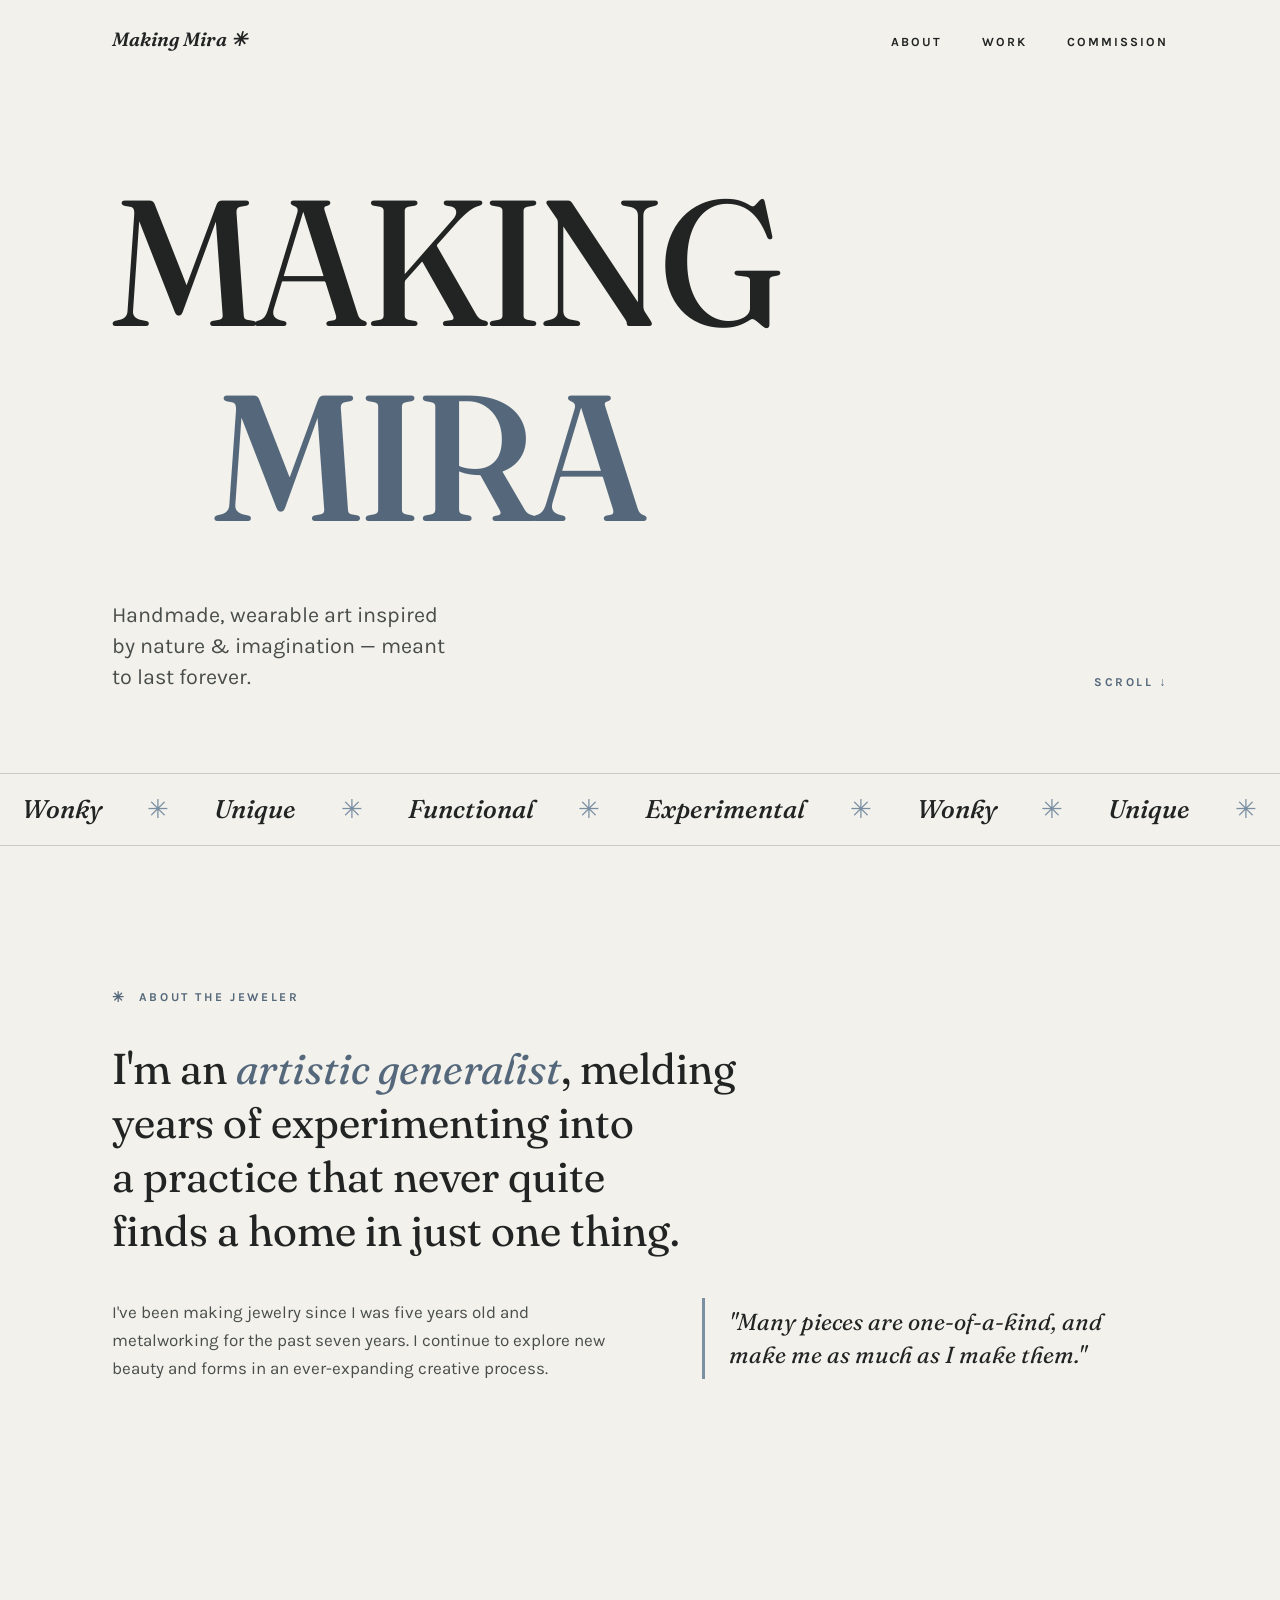
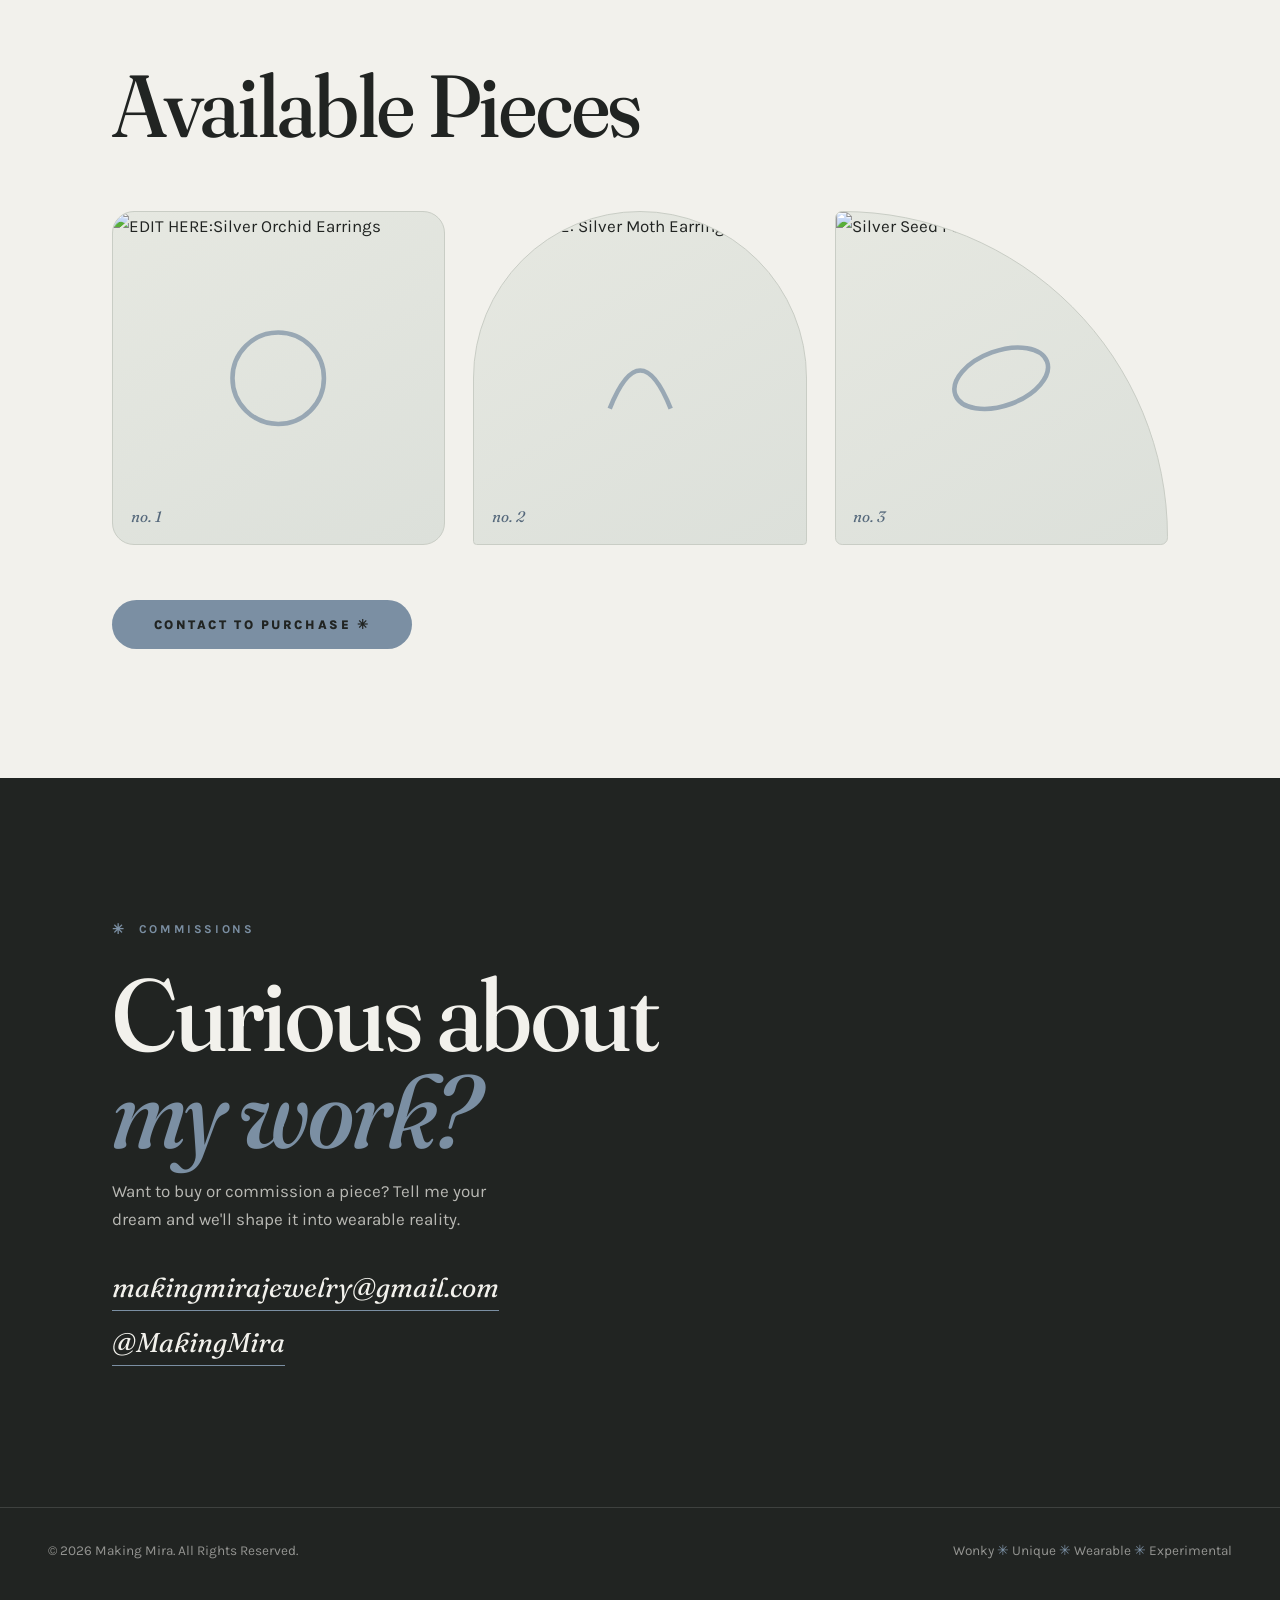
==== index.html @ 12d61c8f "asterisks" ====
<!doctype html>
<html lang="en">
<head>
  <meta charset="utf-8">
  <meta name="viewport" content="width=device-width, initial-scale=1">

  <!-- ======================================================
       MAKING MIRA — single-page site
       Files: index.html (content) / styles.css (look) / script.js (motion + form)
       Search for "EDIT HERE" to find every spot meant for your
       own photos, alt text, and copy.
       ====================================================== -->

  <title>Making Mira — Wonky. Unique. Functional. Experimental.</title>
  <meta name="description" content="Handmade wearable art inspired by nature and imagination. Jewelry by Mira — available for purchase and commission.">

  <!-- Social sharing preview (EDIT HERE: swap og:image for a real photo URL once you have one) -->
  <meta property="og:title" content="Making Mira Jewelry">
  <meta property="og:description" content="Wonky. Unique. Functional. Experimental. Handemade wearable art meant to last forever.">
  <meta property="og:type" content="website">

  <!-- Favicon: a little asterisk. Replace with your own .ico/.png if you like. -->
  <link rel="icon" href="data:image/svg+xml,%3Csvg xmlns='images\logoBlueBorderless.svg' viewBox='0 0 100 100'%3E%3Ctext x='50' y='72' font-size='75' text-anchor='middle' fill='%237B8FA3'%3E%E2%9C%B3%3C/text%3E%3C/svg%3E">

  <!-- Fonts: Fraunces (wonky display serif) + Karla (body) -->
  <link rel="preconnect" href="https://fonts.googleapis.com">
  <link rel="preconnect" href="https://fonts.gstatic.com" crossorigin>
  <link rel="stylesheet" href="https://fonts.googleapis.com/css2?family=Fraunces:ital,opsz,wght,SOFT,WONK@0,9..144,100..900,0..100,0..1;1,9..144,100..900,0..100,0..1&family=Karla:ital,wght@0,200..800;1,200..800&display=swap">

  <link rel="stylesheet" href="styles.css">
</head>
<body>

  <!-- ============ NAV ============ -->
  <!--<nav>
    <span class="nav-mark">Making Mira &#10035 </span>
    <div class="nav-links">
      <a href="#about">About</a>
      <a href="#work">Work</a>
      <a href="#contact">Commission</a>
    </div>
  </nav> -->

  <nav>
  <span class="nav-mark">Making Mira &#10035</span>

  <button class="nav-toggle" id="nav-toggle" aria-label="Toggle menu" aria-expanded="false" aria-controls="nav-links">
    <span></span>
    <span></span>
    <span></span>
  </button>

  <div class="nav-links" id="nav-links">
    <a href="#about">About</a>
    <a href="#work">Work</a>
    <a href="#contact">Commission</a>
  </div>
</nav>

<div class="nav-overlay" id="nav-overlay"></div>

  <!-- ============ HERO ============ -->
  <header class="hero">
    <div class="wrap">
      <h1 class="display fade visible">
        <span class="line">Making<!--
          The "chip" is the little pill-shaped image inside the headline.
          EDIT HERE: to use a real photo, delete the empty <span> below and
          uncomment the <span> that contains the <img>, then set src + alt.
          A wide, close-up crop works best.
          -->
        <!--<span class="chip"><img src="images\logoBlueBorderless.svg" alt="EDIT HERE: describe the photo, e.g. 'Close-up of a hammered silver cuff'"></span>
        </span> 
        <span class="herofeature"><img src="images\stoneRing.png" alt=""></span>-->
        <span class="line shift"><span class="mira">Mira</span><span class="aster"></span></span>
      </h1>
      <div class="hero-sub fade visible">
        <p>Handmade, wearable art inspired by nature &amp; imagination — meant to last forever.</p>
        <span class="scroll-hint">Scroll ↓</span>
      </div>
    </div>
    <div class="ticker" aria-hidden="true">
      <div class="ticker-track">
        <span>Wonky</span><span class="aster">&#10035</span><span>Unique</span><span class="aster">&#10035</span><span>Functional</span><span class="aster">&#10035</span><span>Experimental</span><span class="aster">&#10035</span><span>Wonky</span><span class="aster">&#10035</span><span>Unique</span><span class="aster">&#10035</span><span>Functional</span><span class="aster">&#10035</span><span>Experimental</span><span class="aster">&#10035</span>
      </div>
    </div>
  </header>

  <!-- ============ ABOUT ============ -->
  <section id="about" class="about">
    <div class="wrap">
      <p class="eyebrow fade">About the Jeweler</p>
      <p class="lead fade">I'm an <em>artistic generalist</em>, melding years of experimenting into a practice that never quite finds a home in just one thing.</p>
      <div class="about-cols">
        <div class="fade">
          <!-- EDIT HERE: your bio paragraphs -->
            <p>I've been making jewelry since I was five years old and metalworking for the past seven years. I continue to explore new beauty and forms in an ever-expanding creative process. </p>
        </div>
        <div class="pull fade">"Many pieces are one-of-a-kind, and make me as much as I make them."</div>
      </div>
    </div>
  </section>

  <!-- ============ FEATURED PIECE ============ -->
  <!-- <section class="featured">
    <div class="wrap featured-inner">
      <!~~
        EDIT HERE: featured photo. Delete the empty <div class="arch"> below and
        uncomment the version containing the <img>. A vertical (portrait) photo
        works best — the frame is a 4:5 arch.
    
      <div class="arch fade" role="img" aria-label="Featured piece — photo coming soon"></div>
        ~~>
      <div class="arch fade"><img src="images/StoneRingShell.png" alt="EDIT HERE: describe the featured piece"></div>
  
      <div class="fade">
        <!~~<p class="eyebrow">One to notice</p> ~~>
        <h2 class="display">Stone Ring</h2>
        <!~~ EDIT HERE: the story of the piece ~~>
        <p>Reflecting the rocky imperfections of life and relationship, an heirloom quality one-of-a-kind signet ring commissioned by lovers. Cast in sterling silver. </p>
       <!~~ <p class="caption">Placeholder copy — replace with your piece's story</p> ~~>
      </div>
    </div>
  </section> -->

  <!-- ============ PORTFOLIO GRID ============ -->
  <section id="work">
    <div class="wrap">
      <div class="work-head">
        <div>
          <!-- <p class="eyebrow fade">Available Work</p> -->
          <h2 class="display fade">Available Pieces</h2>
        </div>
        <!-- <span class="count fade">( 01 — 09 )</span> -->
      </div>

      <!--
        EDIT HERE: the portfolio grid. Each tile follows the same pattern.
        To use a real photo in a tile:
          1. Delete the <svg>...</svg> placeholder inside the tile.
          2. Uncomment the <img> line and set src to your photo
             (e.g. images/work-1.jpg) and write the alt text.
        Square-ish photos work best. The tile shapes (arch / pill / circle)
        are set automatically by styles.css.
      -->
      <div class="grid">
        <figure class="tile fade">
          <svg viewBox="0 0 100 100" fill="none" stroke="currentColor" stroke-width="3" aria-hidden="true"><circle cx="50" cy="50" r="30"/></svg>
              <img src="images/OrchidsSilver.png" alt="EDIT HERE:Silver Orchid Earrings"> 
          <figcaption class="num">no. 1</figcaption>
        </figure>
        <figure class="tile fade">
          <svg viewBox="0 0 100 100" fill="none" stroke="currentColor" stroke-width="3" aria-hidden="true"><path d="M30 70 Q50 20 70 70"/></svg>
              <img src="images/MothSilver.png" alt="EDIT HERE: Silver Moth Earrings">
          <figcaption class="num">no. 2</figcaption>
        </figure>
        <figure class="tile fade">
          <svg viewBox="0 0 100 100" fill="none" stroke="currentColor" stroke-width="3" aria-hidden="true"><ellipse cx="50" cy="50" rx="32" ry="18" transform="rotate(-20 50 50)"/></svg>
              <img src="images\SeedPodsSilver.png" alt="Silver Seed Pod Earrings">
          <figcaption class="num">no. 3</figcaption>
        </figure>
        <!--<figure class="tile fade">
          <svg viewBox="0 0 100 100" fill="none" stroke="currentColor" stroke-width="3" aria-hidden="true"><path d="M50 25 v50 M25 50 h50 M32 32 l36 36 M68 32 l-36 36"/></svg>
              <img src="images\GinkosBrassEdited.png" alt="Brass and Silver Ginko Leaf Earrings">
          <figcaption class="num">no. 4</figcaption>
        </figure> -->
        <!--<figure class="tile fade">
          <svg viewBox="0 0 100 100" fill="none" stroke="currentColor" stroke-width="3" aria-hidden="true"><circle cx="50" cy="42" r="20"/><path d="M50 62 v18"/></svg>
            <img src="images/work-5.jpg" alt="EDIT HERE: alt text for piece 5">
          <figcaption class="num">no. 5</figcaption>
        </figure>
        <figure class="tile fade">
          <svg viewBox="0 0 100 100" fill="none" stroke="currentColor" stroke-width="3" aria-hidden="true"><path d="M30 65 Q40 30 55 45 T80 40"/></svg>
            <img src="images/work-6.jpg" alt="EDIT HERE: alt text for piece 6">
          <figcaption class="num">no. 6</figcaption>
        </figure>
        <figure class="tile fade">
          <svg viewBox="0 0 100 100" fill="none" stroke="currentColor" stroke-width="3" aria-hidden="true"><circle cx="42" cy="50" r="22"/><circle cx="62" cy="50" r="22"/></svg>
             <img src="images/work-7.jpg" alt="EDIT HERE: alt text for piece 7"> 
          <figcaption class="num">no. 7</figcaption>
        </figure>
        <figure class="tile fade">
          <svg viewBox="0 0 100 100" fill="none" stroke="currentColor" stroke-width="3" aria-hidden="true"><path d="M50 20 C75 35 75 65 50 80 C25 65 25 35 50 20 Z"/></svg>
              <img src="images/work-8.jpg" alt="EDIT HERE: alt text for piece 8">
          <figcaption class="num">no. 8</figcaption>
        </figure>
        <figure class="tile fade">
          <svg viewBox="0 0 100 100" fill="none" stroke="currentColor" stroke-width="3" aria-hidden="true"><path d="M25 55 Q50 15 75 55 Q50 75 25 55 Z"/></svg>
              <img src="images/work-9.jpg" alt="EDIT HERE: alt text for piece 9"> 
          <figcaption class="num">no. 9</figcaption>
        </figure> -->
      </div>
      <div class="whitespace">
          </div>
          <a class="clickableButton" href="#contact">Contact to Purchase &#10035</a>
    </div>
  </section>

  <!-- ============ CONTACT / COMMISSIONS ============ -->
  <section id="contact" class="contact">
    <div class="wrap">
      <p class="eyebrow fade">Commissions</p>
      <h2 class="display fade">Curious about <em>my work?</em></h2>
      <div class="contact-inner">
        <div class="contact-info fade">
          <!-- EDIT HERE: commission blurb -->
          <p>Want to buy or commission a piece? Tell me your dream and we'll shape it into wearable reality.</p>
          <div class="contact-links">
            <a href="mailto:makingmirajewelry@gmail.com">makingmirajewelry@gmail.com</a>
            <a href="https://www.instagram.com/makingmira" target="_blank" rel="noopener">@MakingMira</a>
          </div>
        </div>

        <!--
          The form opens the visitor's email app with a pre-filled message
          (see script.js). This works on GitHub Pages with zero setup.
          If you'd rather have submissions land in an inbox without opening
          an email app, sign up at formspree.io (free tier), then replace
          the <form> tag with:
            <form id="inquiry-form" action="https://formspree.io/f/YOUR_ID" method="POST">
          and delete the mailto handler in script.js.
        
        <form id="inquiry-form" class="fade">
          <div class="field">
            <label for="name">Name</label>
            <input id="name" name="name" type="text" autocomplete="name" required>
          </div>
          <div class="field">
            <label for="email">Email</label>
            <input id="email" name="email" type="email" autocomplete="email" required>
          </div>
          <div class="field">
            <label for="msg">What are you dreaming of?</label>
            <textarea id="msg" name="message" rows="4" required></textarea>
          </div>
          <button type="submit">Send inquiry ✳</button>
        </form> -->
      </div>
    </div>
  </section>

  <!-- ============ FOOTER ============ -->
  <footer>
    <span>© 2026 Making Mira. All Rights Reserved.</span>
    <span>Wonky <span class="aster">&#10035</span> Unique <span class="aster">&#10035</span> Wearable <span class="aster">&#10035</span> Experimental</span>
  </footer>

  <script src="script.js"></script>
</body>
</html>
---- styles.css ----
/* ======================================================
   MAKING MIRA — styles.css
   Table of contents:
     1. Design tokens (colors — EDIT HERE to retheme)
     2. Base + shared styles
     3. Nav
     4. Hero + ticker
     5. About
     6. Featured piece
     7. Portfolio grid
     8. Contact + footer
     9. Fade-in animation + reduced motion
   ====================================================== */

/* ============ 1. DESIGN TOKENS ============ */
/* EDIT HERE: change these values to retheme the whole site. */
:root {
  --paper: #F2F1EC;        /* cool off-white ground */
  --paper-2: #EAEAE3;      /* slightly deeper panel (featured section) */
  --ink: #212422;          /* soft black */
  --ink-soft: #4A4E4B;     /* body text */
  --slate: #7B8FA3;        /* grey-blue accent */
  --slate-deep: #55687B;   /* accent for text on light ground */
  --mist: #DCE0DA;         /* tile grounds, rules */
  --tile: #E6E8E1;         /* placeholder tile background */
  --line: #C9CDC5;         /* hairline borders */
}

/* Dark mode: follows the visitor's system setting automatically. */
@media (prefers-color-scheme: dark) {
  :root {
    --paper: #1C1E1D;
    --paper-2: #232624;
    --ink: #EDECE6;
    --ink-soft: #B4B6AF;
    --slate: #8FA4B8;
    --slate-deep: #A7BACC;
    --mist: #2C302E;
    --tile: #272B29;
    --line: #3A3F3C;
  }
}

/* ============ 2. BASE + SHARED ============ */
* { box-sizing: border-box; margin: 0; padding: 0; }
html { scroll-behavior: smooth; }
body {
  background: var(--paper);
  color: var(--ink);
  font-family: 'Karla', sans-serif;
  font-size: 1.0625rem;
  line-height: 1.65;
  -webkit-font-smoothing: antialiased;
  overflow-x: hidden;
}
::selection { background: var(--slate); color: var(--paper); }

img { max-width: 100%; display: block; }

/* Big wonky headings */
.display {
  font-family: 'Fraunces', serif;
  font-variation-settings: 'opsz' 144, 'SOFT' 40, 'WONK' 1;
  font-weight: 480;
  line-height: 0.95;
  text-wrap: balance;
  letter-spacing: -0.015em;
}

/* Small uppercase section labels */
.eyebrow {
  font-family: 'Karla', sans-serif;
  font-weight: 700;
  font-size: 0.75rem;
  letter-spacing: 0.22em;
  text-transform: uppercase;
  color: var(--slate-deep);
  display: flex;
  align-items: center;
  gap: 0.75rem;
}
.eyebrow::before { content: '\2733'; font-size: 0.9rem; }

.wrap { max-width: 72rem; margin: 0 auto; padding: 0 clamp(1.25rem, 5vw, 3rem); }
section { padding: clamp(4.5rem, 11vw, 9rem) 0; }

/* ============ 3. NAV ============ */
nav {
  display: flex; justify-content: space-between; align-items: baseline;
  padding: 1.5rem clamp(1.25rem, 5vw, 3rem);
  max-width: 72rem; margin: 0 auto;
}
.nav-mark { font-family: 'Fraunces', serif; font-style: italic; font-weight: 600; font-size: 1.2rem; }
.nav-links { display: flex; gap: clamp(1rem, 4vw, 2.5rem); }
.nav-links a {
  color: var(--ink); text-decoration: none;
  font-weight: 700; font-size: 0.78rem; letter-spacing: 0.16em; text-transform: uppercase;
  border-bottom: 2px solid transparent; padding-bottom: 2px;
}
.nav-links a:hover, .nav-links a:focus-visible { border-bottom-color: var(--slate); }

/* ---------- Hamburger toggle button ---------- */
.nav-toggle {
  display: none;
  flex-direction: column;
  justify-content: center;
  gap: 5px;
  width: 2.2rem;
  height: 2.2rem;
  background: transparent;
  border: none;
  cursor: pointer;
  padding: 0;
  z-index: 60;
}
.nav-toggle span {
  display: block;
  width: 100%;
  height: 2px;
  background: var(--ink);
  border-radius: 2px;
  transition: transform 0.3s ease, opacity 0.3s ease;
}
/* X shape when menu is open */
.nav-toggle.open span:nth-child(1) { transform: translateY(7px) rotate(45deg); }
.nav-toggle.open span:nth-child(2) { opacity: 0; }
.nav-toggle.open span:nth-child(3) { transform: translateY(-7px) rotate(-45deg); }

/* ---------- Mobile nav layout ---------- */
@media (max-width: 44rem) {
  .nav-toggle { display: flex; }

  .nav-links {
    position: fixed;
    inset: 0 0 0 auto;
    top: 0;
    height: 100vh;
    width: min(75vw, 20rem);
    background: var(--paper);
    flex-direction: column;
    justify-content: center;
    align-items: flex-start;
    gap: 2rem;
    padding: 0 clamp(1.5rem, 8vw, 3rem);
    transform: translateX(100%);
    transition: transform 0.4s cubic-bezier(0.22, 1, 0.36, 1);
    z-index: 55;
    border-left: 1px solid var(--line);
  }
  .nav-links.open { transform: translateX(0); }

  .nav-links a { font-size: 1.1rem; }

  /* dim the page behind the open menu */
  .nav-overlay {
    position: fixed;
    inset: 0;
    background: color-mix(in srgb, var(--ink) 40%, transparent);
    opacity: 0;
    pointer-events: none;
    transition: opacity 0.4s ease;
    z-index: 50;
  }
  .nav-overlay.open {
    opacity: 1;
    pointer-events: auto;
  }
}

/* Respect reduced motion */
@media (prefers-reduced-motion: reduce) {
  .nav-links, .nav-toggle span, .nav-overlay { transition: none; }
}
/* ============ 4. HERO + TICKER ============ */
.hero { padding: clamp(3rem, 8vw, 6rem) 0 0; }
.hero h1 {
  font-size: clamp(3.2rem, 14vw, 11.5rem);
  text-transform: uppercase;
}
.hero .line { display: flex; align-items: center; gap: clamp(0.75rem, 2vw, 1.75rem); flex-wrap: wrap; }
.hero .line.shift { padding-left: clamp(1rem, 8vw, 7rem); }
.hero .mira { font-weight: 560; color: var(--slate-deep); }

/* The pill-shaped image chip inside the headline */
.hero .chip {
  display: inline-block;
  width: clamp(auto /*10rem, 15vw, 20rem*/);
  height: 1em;
  border-radius: 999px;
  overflow: hidden;
  */ background:
    radial-gradient(circle at 30% 35%, var(--slate) 0 18%, transparent 19%),
    radial-gradient(circle at 68% 60%, transparent 0 12%, var(--mist) 13% 20%, transparent 21%),
    linear-gradient(135deg, var(--tile), var(--mist));
  /*border: 1px solid var(--line); */
  
}

@media (max-width: 767px) {
  .hero .chip {
    display: none;
  }
}
.hero .chip img { width: 100%; height: 100%; object-fit: cover; }

.hero .aster { color: var(--slate); font-family: 'Fraunces', serif; font-weight: 300; }
.hero-sub {
  margin-top: clamp(2rem, 5vw, 3.5rem);
  display: flex; justify-content: space-between; align-items: flex-end; gap: 2rem; flex-wrap: wrap;
}
.hero-sub p { max-width: 26ch; font-size: clamp(1.1rem, 2vw, 1.35rem); line-height: 1.45; color: var(--ink-soft); }
.hero-sub .scroll-hint { font-size: 0.75rem; letter-spacing: 0.22em; text-transform: uppercase; font-weight: 700; color: var(--slate-deep); }

/* Attempt at main hero image since chip is confuing me */

.hero .herofeature {
  display:inline-block;
  margin-left:60%;
  max-width: 20rem;
  min-width: 2rem;
}

/* Scrolling tagline strip */
.ticker {
  border-top: 1px solid var(--line);
  border-bottom: 1px solid var(--line);
  overflow: hidden;
  margin-top: clamp(3rem, 7vw, 5rem);
  padding: 0.9rem 0;
  white-space: nowrap;
}
.ticker-track { display: inline-block; animation: slide 28s linear infinite; }
.ticker span {
  font-family: 'Fraunces', serif; font-style: italic; font-weight: 500;
  font-size: clamp(1.1rem, 2.4vw, 1.6rem);
  padding: 0 1.4rem;
}
.ticker .aster { color: var(--slate); font-style: normal; }
@keyframes slide { from { transform: translateX(0); } to { transform: translateX(-50%); } }

/* ============ 5. ABOUT ============ */
.about .lead {
  font-family: 'Fraunces', serif;
  font-variation-settings: 'opsz' 60, 'SOFT' 40, 'WONK' 1;
  font-size: clamp(1.6rem, 3.6vw, 2.7rem);
  line-height: 1.25;
  max-width: 24ch;
  margin: 2rem 0 2.5rem;
  text-wrap: balance;
}
.about .lead em { font-style: italic; color: var(--slate-deep); }
.about-cols { display: grid; grid-template-columns: 1.1fr 1fr; gap: clamp(2rem, 6vw, 5rem); align-items: start; }
.about-cols p { max-width: 58ch; color: var(--ink-soft); }
.about-cols p + p { margin-top: 1.25rem; }
.pull {
  border-left: 3px solid var(--slate);
  padding: 0.5rem 0 0.5rem 1.5rem;
  font-family: 'Fraunces', serif; font-style: italic;
  font-size: clamp(1.15rem, 2vw, 1.45rem); line-height: 1.4;
  color: var(--ink);
  max-width: 30ch;
}
@media (max-width: 44rem) { .about-cols { grid-template-columns: 1fr; } }

/* ============ 6. FEATURED PIECE ============ */
.featured { background: var(--paper-2); }
.featured-inner { display: grid; grid-template-columns: 1fr 1fr; gap: clamp(2.5rem, 6vw, 5rem); align-items: center; }

/* Arch (ring-silhouette) photo frame */
.arch {
  width: 100%;
  aspect-ratio: 4 / 5;
  border-radius: 999px 999px 24px 24px;
  overflow: hidden;
  border: 1px solid var(--line);
  background:
    radial-gradient(circle at 50% 42%, transparent 0 21%, var(--slate) 22% 26%, transparent 27%),
    radial-gradient(circle at 72% 70%, var(--mist) 0 10%, transparent 11%),
    linear-gradient(160deg, var(--tile), var(--mist));
  transform: rotate(-1.2deg);
}
.arch img { width: 100%; height: 100%; object-fit: cover; }

.featured h2 { font-size: clamp(2.4rem, 5.5vw, 4.5rem); margin: 1.5rem 0; }
.featured p { color: var(--ink-soft); max-width: 46ch; }
.caption {
  margin-top: 1.5rem;
  font-size: 0.78rem; letter-spacing: 0.14em; text-transform: uppercase; font-weight: 700;
  color: var(--slate-deep);
}
@media (max-width: 44rem) { .featured-inner { grid-template-columns: 1fr; } .arch { max-width: 22rem; margin: 0 auto; } }

/* ============ 7. PORTFOLIO GRID ============ */
.work-head { display: flex; justify-content: space-between; align-items: flex-end; flex-wrap: wrap; gap: 1rem; margin-bottom: clamp(2.5rem, 6vw, 4rem); }
.work-head h2 { font-size: clamp(2.6rem, 7vw, 5.5rem); }
.work-head .count { font-family: 'Fraunces', serif; font-style: italic; color: var(--slate-deep); font-size: 1.1rem; }

.grid {
  display: grid;
  grid-template-columns: repeat(3, 1fr);
  gap: clamp(1rem, 2.5vw, 1.75rem);
}
.tile {
  aspect-ratio: 1;
  border: 1px solid var(--line);
  background: linear-gradient(150deg, var(--tile), var(--mist));
  position: relative;
  overflow: hidden;
  transition: transform 0.45s cubic-bezier(0.22, 1, 0.36, 1);
  display: flex; align-items: center; justify-content: center;
}
.tile:hover { transform: rotate(-1.6deg) scale(1.02); }

/* Mixed tile shapes — arches, pills, one full circle */
.tile:nth-child(3n+1) { border-radius: 22px; }
.tile:nth-child(3n+2) { border-radius: 999px 999px 22px 22px; }
.tile:nth-child(3n)   { border-radius: 22px 999px 22px 22px; }
.tile:nth-child(5)    { border-radius: 999px; }

/* Placeholder line drawings (deleted when you add real photos) */
.tile svg { width: 46%; height: 46%; color: var(--slate); opacity: 0.7; }

/* Real photos fill the whole tile */
.tile img { position: absolute; inset: 0; width: 100%; height: 100%; object-fit: cover; }

.tile .num {
  position: absolute; bottom: 0.9rem; left: 1.1rem;
  font-family: 'Fraunces', serif; font-style: italic; font-size: 0.95rem; color: var(--slate-deep);
}
@media (max-width: 44rem) { .grid { grid-template-columns: repeat(2, 1fr); } }
@media (max-width: 28rem) { .grid { grid-template-columns: 1fr; } .tile { aspect-ratio: 5/4; } }

/* ============ 8. CONTACT + FOOTER ============ */
.contact { background: var(--ink); color: var(--paper); }
.contact .eyebrow { color: var(--slate); }
.contact h2 { font-size: clamp(2.8rem, 8vw, 6.5rem); margin: 1.5rem 0 1rem; max-width: 14ch; }
.contact h2 em { font-style: italic; color: var(--slate); }
.contact-inner { display: grid; grid-template-columns: 1.1fr 1fr; gap: clamp(2.5rem, 7vw, 6rem); }
.contact-info p { color: color-mix(in srgb, var(--paper) 72%, transparent); max-width: 40ch; margin-bottom: 2rem; }
.contact-links { display: flex; flex-direction: column; gap: 0.6rem; }
.contact-links a {
  color: var(--paper); text-decoration: none;
  font-family: 'Fraunces', serif; font-style: italic; font-size: clamp(1.2rem, 2.4vw, 1.7rem);
  width: fit-content; border-bottom: 1px solid var(--slate);
}
.contact-links a:hover, .contact-links a:focus-visible { color: var(--slate); }

form { display: flex; flex-direction: column; gap: 1.6rem; }
.field label {
  display: block; font-size: 0.72rem; font-weight: 700;
  letter-spacing: 0.2em; text-transform: uppercase;
  color: var(--slate); margin-bottom: 0.4rem;
}
.field input, .field textarea {
  width: 100%; background: transparent; border: none;
  border-bottom: 1px solid color-mix(in srgb, var(--paper) 35%, transparent);
  color: var(--paper); font-family: 'Karla', sans-serif; font-size: 1.05rem;
  padding: 0.5rem 0; resize: vertical;
}
.field input:focus, .field textarea:focus { outline: none; border-bottom-color: var(--slate); }

button {
  align-self: flex-start;
  font-family: 'Karla', sans-serif; font-weight: 800;
  font-size: 0.8rem; letter-spacing: 0.2em; text-transform: uppercase;
  color: var(--ink); background: var(--slate);
  border: none; border-radius: 999px;
  padding: 1.05rem 2.6rem; cursor: pointer;
  transition: transform 0.3s ease, background 0.3s ease;
}
button:hover, button:focus-visible { background: var(--paper); transform: rotate(-2deg); }
@media (max-width: 44rem) { .contact-inner { grid-template-columns: 1fr; } }

.clickableButton {
  align-self: flex-start;
  font-family: 'Karla', sans-serif; font-weight: 800;
  font-size: 0.8rem; letter-spacing: 0.2em; text-transform: uppercase;
  color: var(--ink); background: var(--slate);
  border: none; border-radius: 999px;
  padding: 1.05rem 2.6rem; cursor: pointer;
  transition: transform 0.3s ease, background 0.3s ease;
}
.clickableButton:hover, .clickableButton:focus-visible { background: var(--paper); transform: rotate(-2deg); }
@media (max-width: 44rem) { .contact-inner { grid-template-columns: 1fr; } }

footer {
  background: var(--ink); color: color-mix(in srgb, var(--paper) 55%, transparent);
  padding: 2rem clamp(1.25rem, 5vw, 3rem) 2.5rem;
  display: flex; justify-content: space-between; gap: 1rem; flex-wrap: wrap;
  font-size: 0.85rem;
  border-top: 1px solid color-mix(in srgb, var(--paper) 14%, transparent);
}
footer .aster { color: var(--slate); }

/* ============ 9. FADE-IN + REDUCED MOTION ============ */
.fade { opacity: 0; transform: translateY(26px); transition: opacity 0.8s ease, transform 0.8s cubic-bezier(0.22, 1, 0.36, 1); }
.fade.visible { opacity: 1; transform: none; }

/* Visitors with "reduce motion" turned on get a still page */
@media (prefers-reduced-motion: reduce) {
  .fade { opacity: 1; transform: none; transition: none; }
  .ticker-track { animation: none; }
  .tile, button { transition: none; }
  html { scroll-behavior: auto; }
}

/* Whitespacing */
.whitespace {
  padding: 2rem;
}

a {text-decoration: none;}
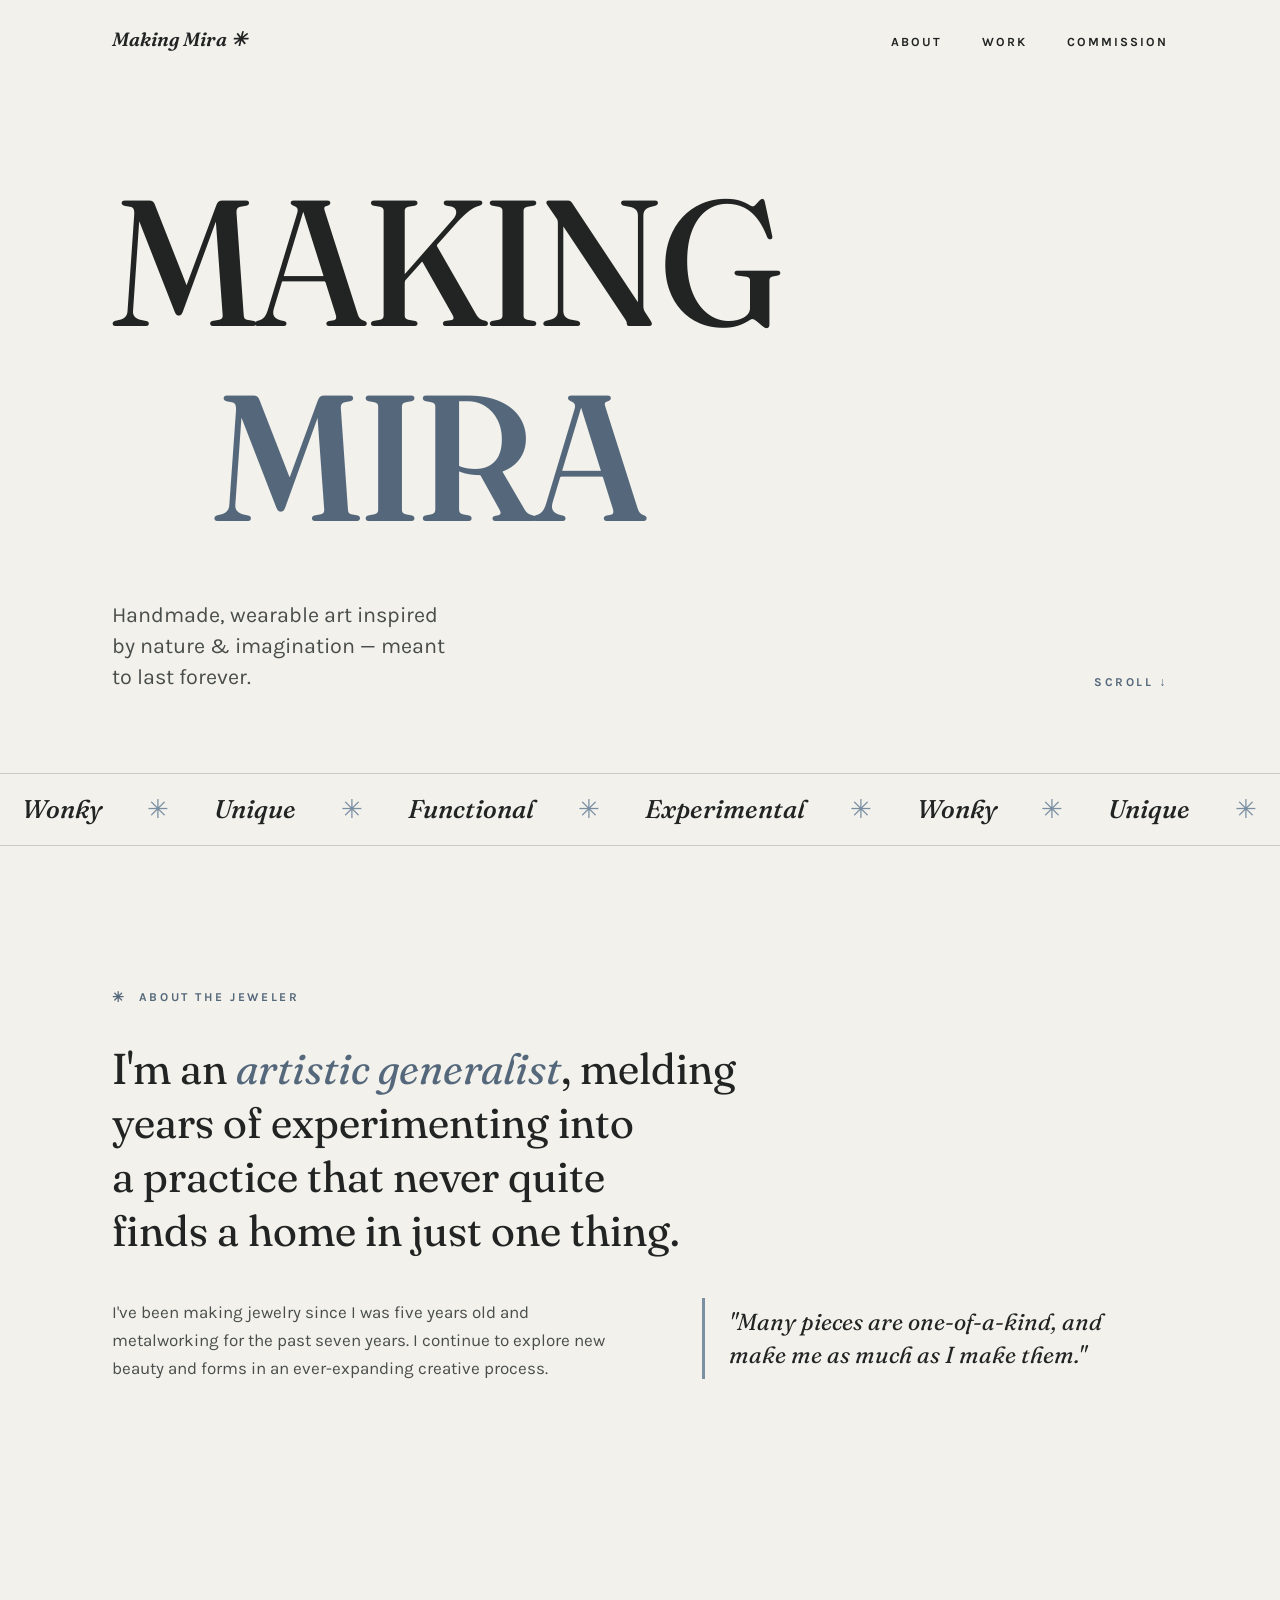
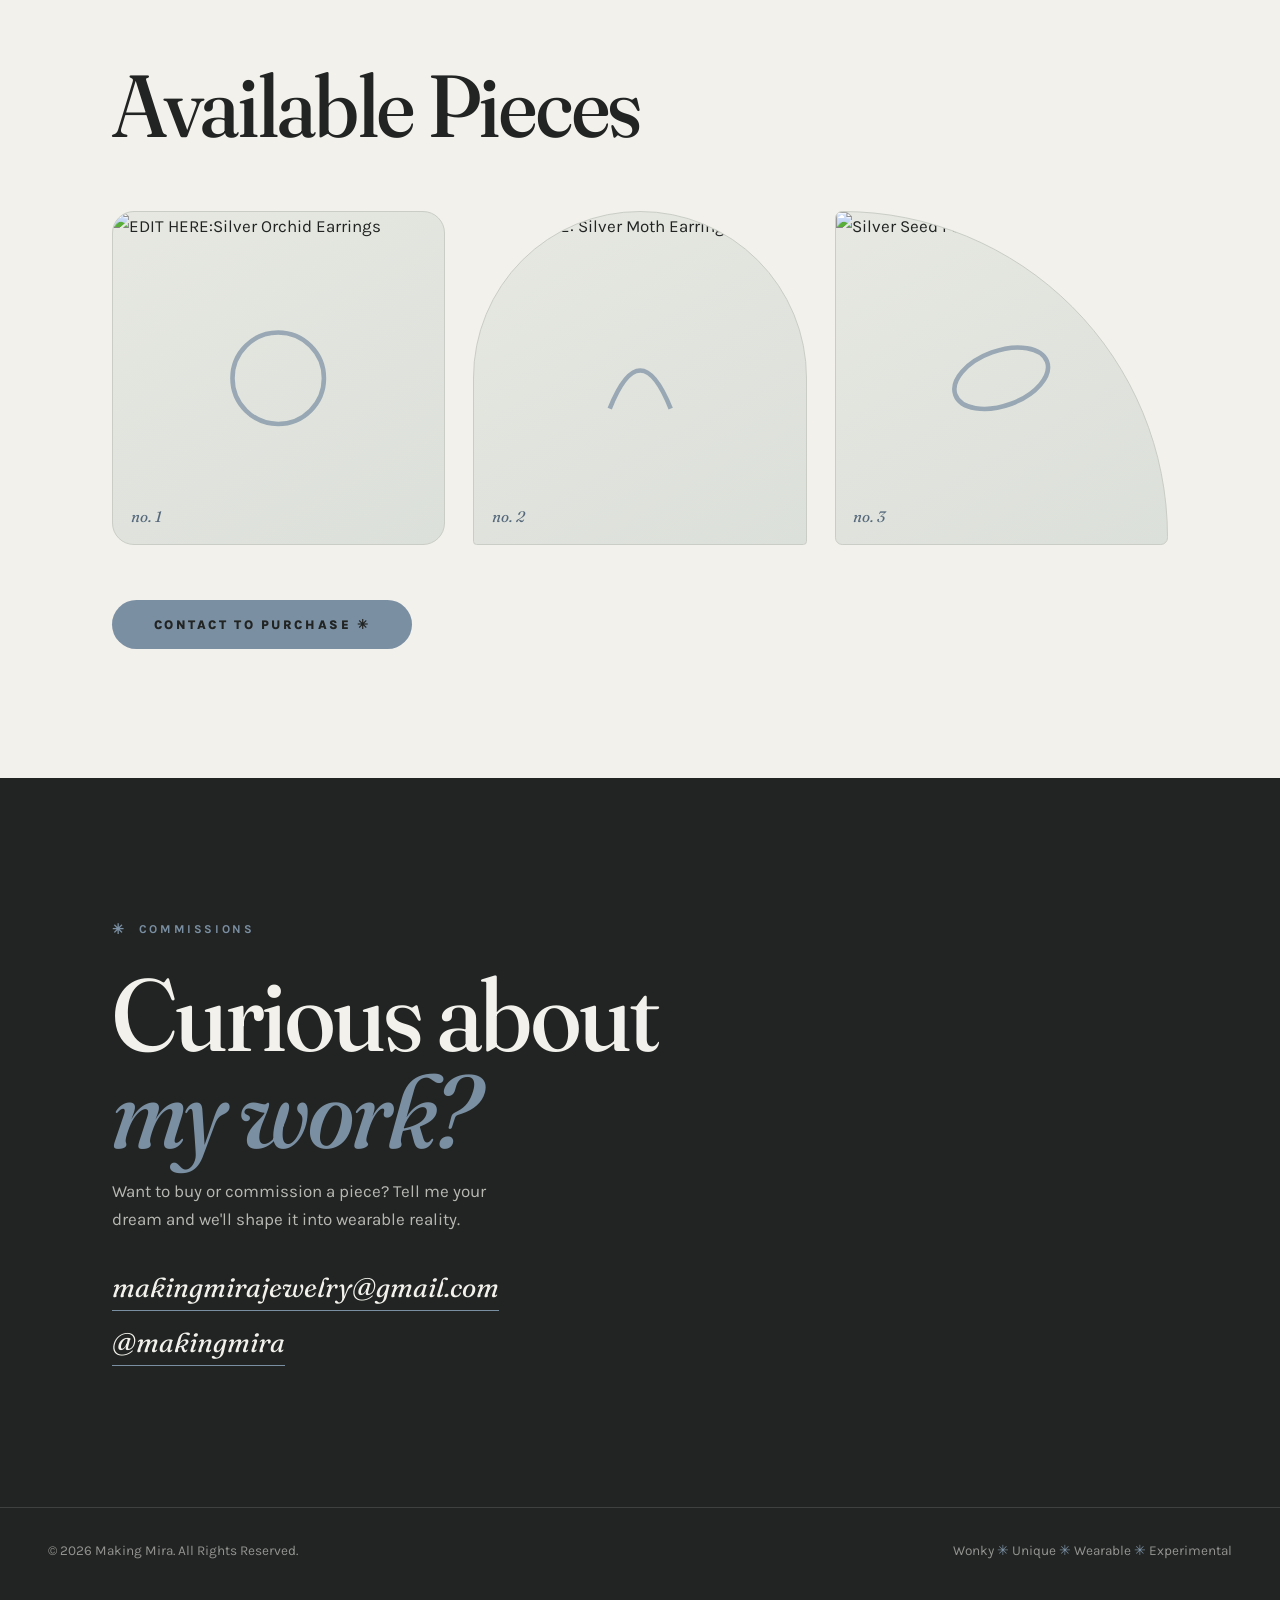
==== commit a244d1e0: "unicodefix" ====
--- a/index.html
+++ b/index.html
@@ -33,7 +33,7 @@
 
   <!-- ============ NAV ============ -->
   <!--<nav>
-    <span class="nav-mark">Making Mira &#10035 </span>
+    <span class="nav-mark">Making Mira &#10035;&#xFE0E; </span>
     <div class="nav-links">
       <a href="#about">About</a>
       <a href="#work">Work</a>
@@ -42,7 +42,7 @@
   </nav> -->
 
   <nav>
-  <span class="nav-mark">Making Mira &#10035</span>
+  <span class="nav-mark">Making Mira &#10035;&#xFE0E;</span>
 
   <button class="nav-toggle" id="nav-toggle" aria-label="Toggle menu" aria-expanded="false" aria-controls="nav-links">
     <span></span>
@@ -81,7 +81,7 @@
     </div>
     <div class="ticker" aria-hidden="true">
       <div class="ticker-track">
-        <span>Wonky</span><span class="aster">&#10035</span><span>Unique</span><span class="aster">&#10035</span><span>Functional</span><span class="aster">&#10035</span><span>Experimental</span><span class="aster">&#10035</span><span>Wonky</span><span class="aster">&#10035</span><span>Unique</span><span class="aster">&#10035</span><span>Functional</span><span class="aster">&#10035</span><span>Experimental</span><span class="aster">&#10035</span>
+        <span>Wonky</span><span class="aster">&#10035;&#xFE0E;</span><span>Unique</span><span class="aster">&#10035;&#xFE0E;</span><span>Functional</span><span class="aster">&#10035;&#xFE0E;</span><span>Experimental</span><span class="aster">&#10035;&#xFE0E;</span><span>Wonky</span><span class="aster">&#10035;&#xFE0E;</span><span>Unique</span><span class="aster">&#10035;&#xFE0E;</span><span>Functional</span><span class="aster">&#10035;&#xFE0E;</span><span>Experimental</span><span class="aster">&#10035</span>
       </div>
     </div>
   </header>
@@ -192,7 +192,7 @@
       </div>
       <div class="whitespace">
           </div>
-          <a class="clickableButton" href="#contact">Contact to Purchase &#10035</a>
+          <a class="clickableButton" href="#contact">Contact to Purchase &#10035;&#xFE0E;</a>
     </div>
   </section>
 
@@ -207,7 +207,7 @@
           <p>Want to buy or commission a piece? Tell me your dream and we'll shape it into wearable reality.</p>
           <div class="contact-links">
             <a href="mailto:makingmirajewelry@gmail.com">makingmirajewelry@gmail.com</a>
-            <a href="https://www.instagram.com/makingmira" target="_blank" rel="noopener">@MakingMira</a>
+            <a href="https://www.instagram.com/makingmira" target="_blank" rel="noopener">@makingmira</a>
           </div>
         </div>
 
@@ -242,7 +242,7 @@
   <!-- ============ FOOTER ============ -->
   <footer>
     <span>© 2026 Making Mira. All Rights Reserved.</span>
-    <span>Wonky <span class="aster">&#10035</span> Unique <span class="aster">&#10035</span> Wearable <span class="aster">&#10035</span> Experimental</span>
+    <span>Wonky <span class="aster">&#10035;&#xFE0E;</span> Unique <span class="aster">&#10035;&#xFE0E;</span> Wearable <span class="aster">&#10035;&#xFE0E;</span> Experimental</span>
   </footer>
 
   <script src="script.js"></script>
--- a/styles.css
+++ b/styles.css
@@ -79,7 +79,10 @@
   align-items: center;
   gap: 0.75rem;
 }
-.eyebrow::before { content: '\2733'; font-size: 0.9rem; }
+.eyebrow::before {
+  font-variant-emoji: text;
+  content: '\2733\FE0E'; 
+  font-size: 0.9rem; }
 
 .wrap { max-width: 72rem; margin: 0 auto; padding: 0 clamp(1.25rem, 5vw, 3rem); }
 section { padding: clamp(4.5rem, 11vw, 9rem) 0; }
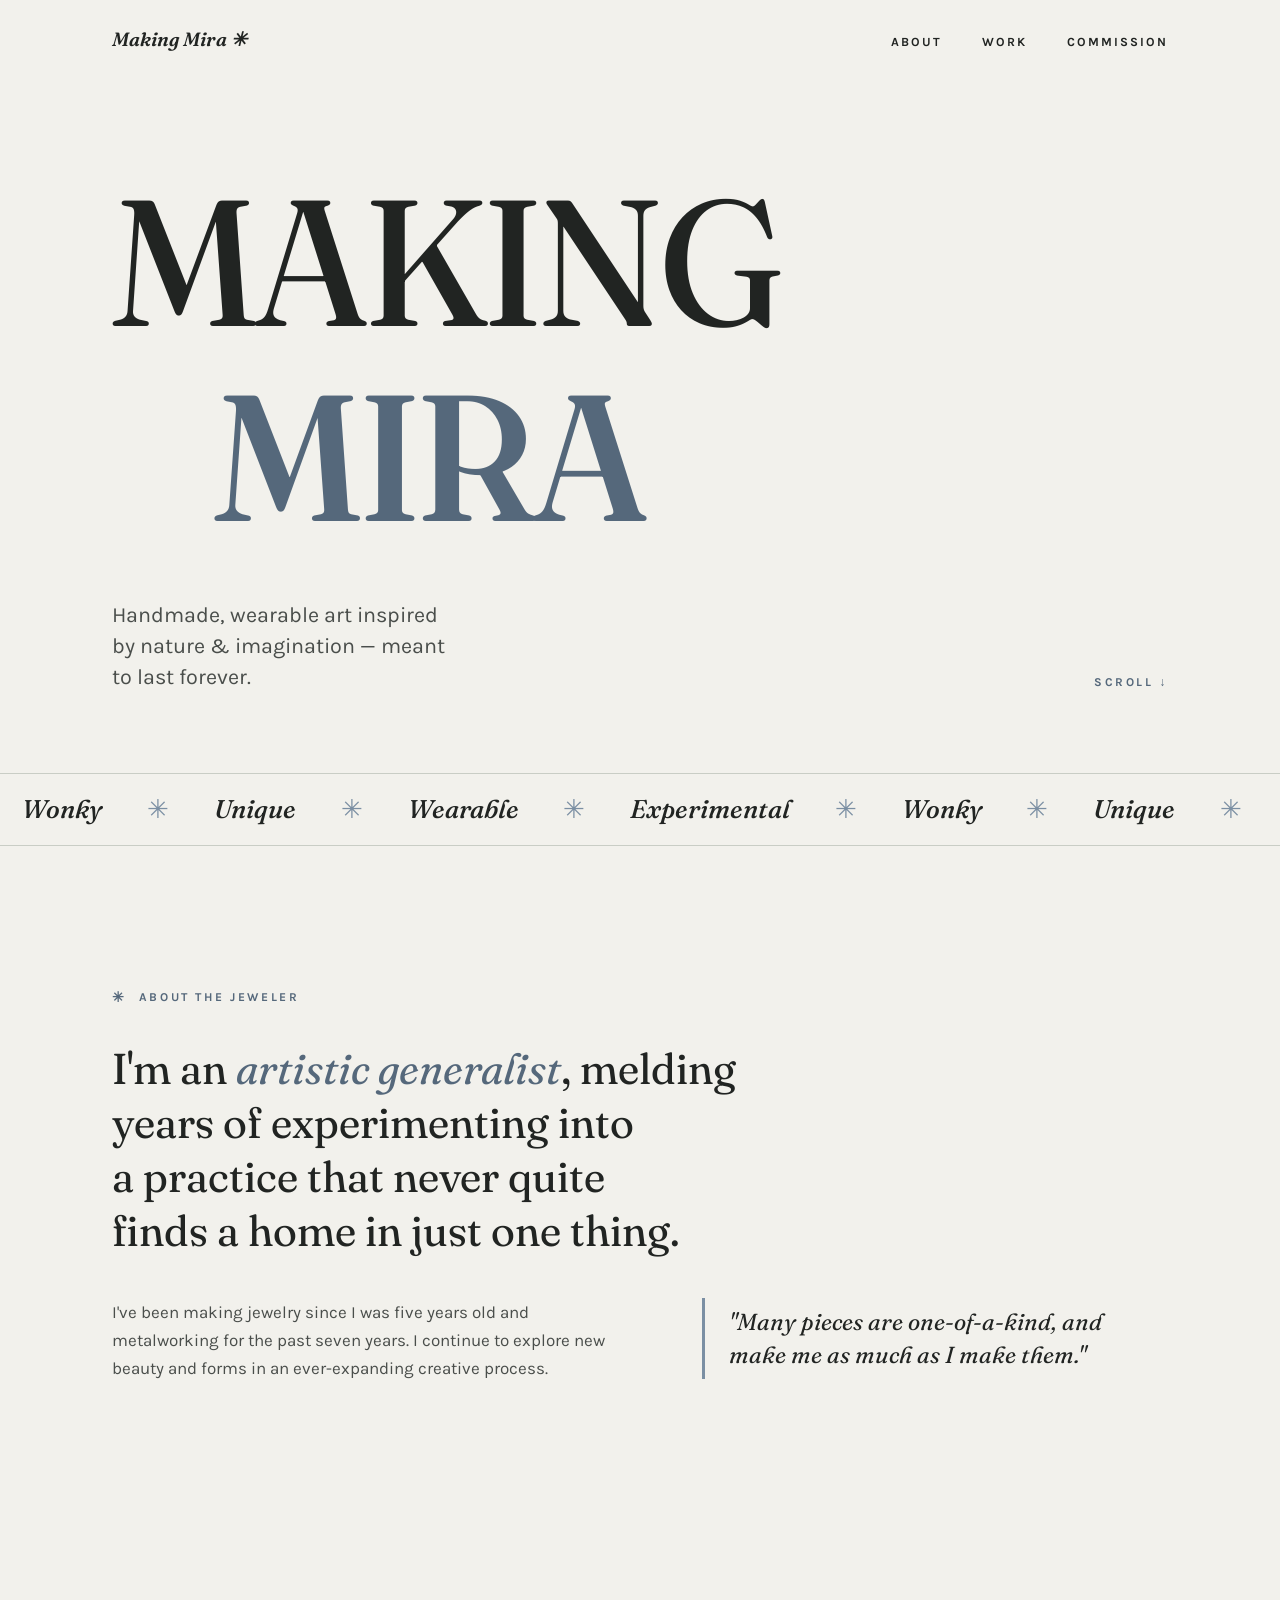
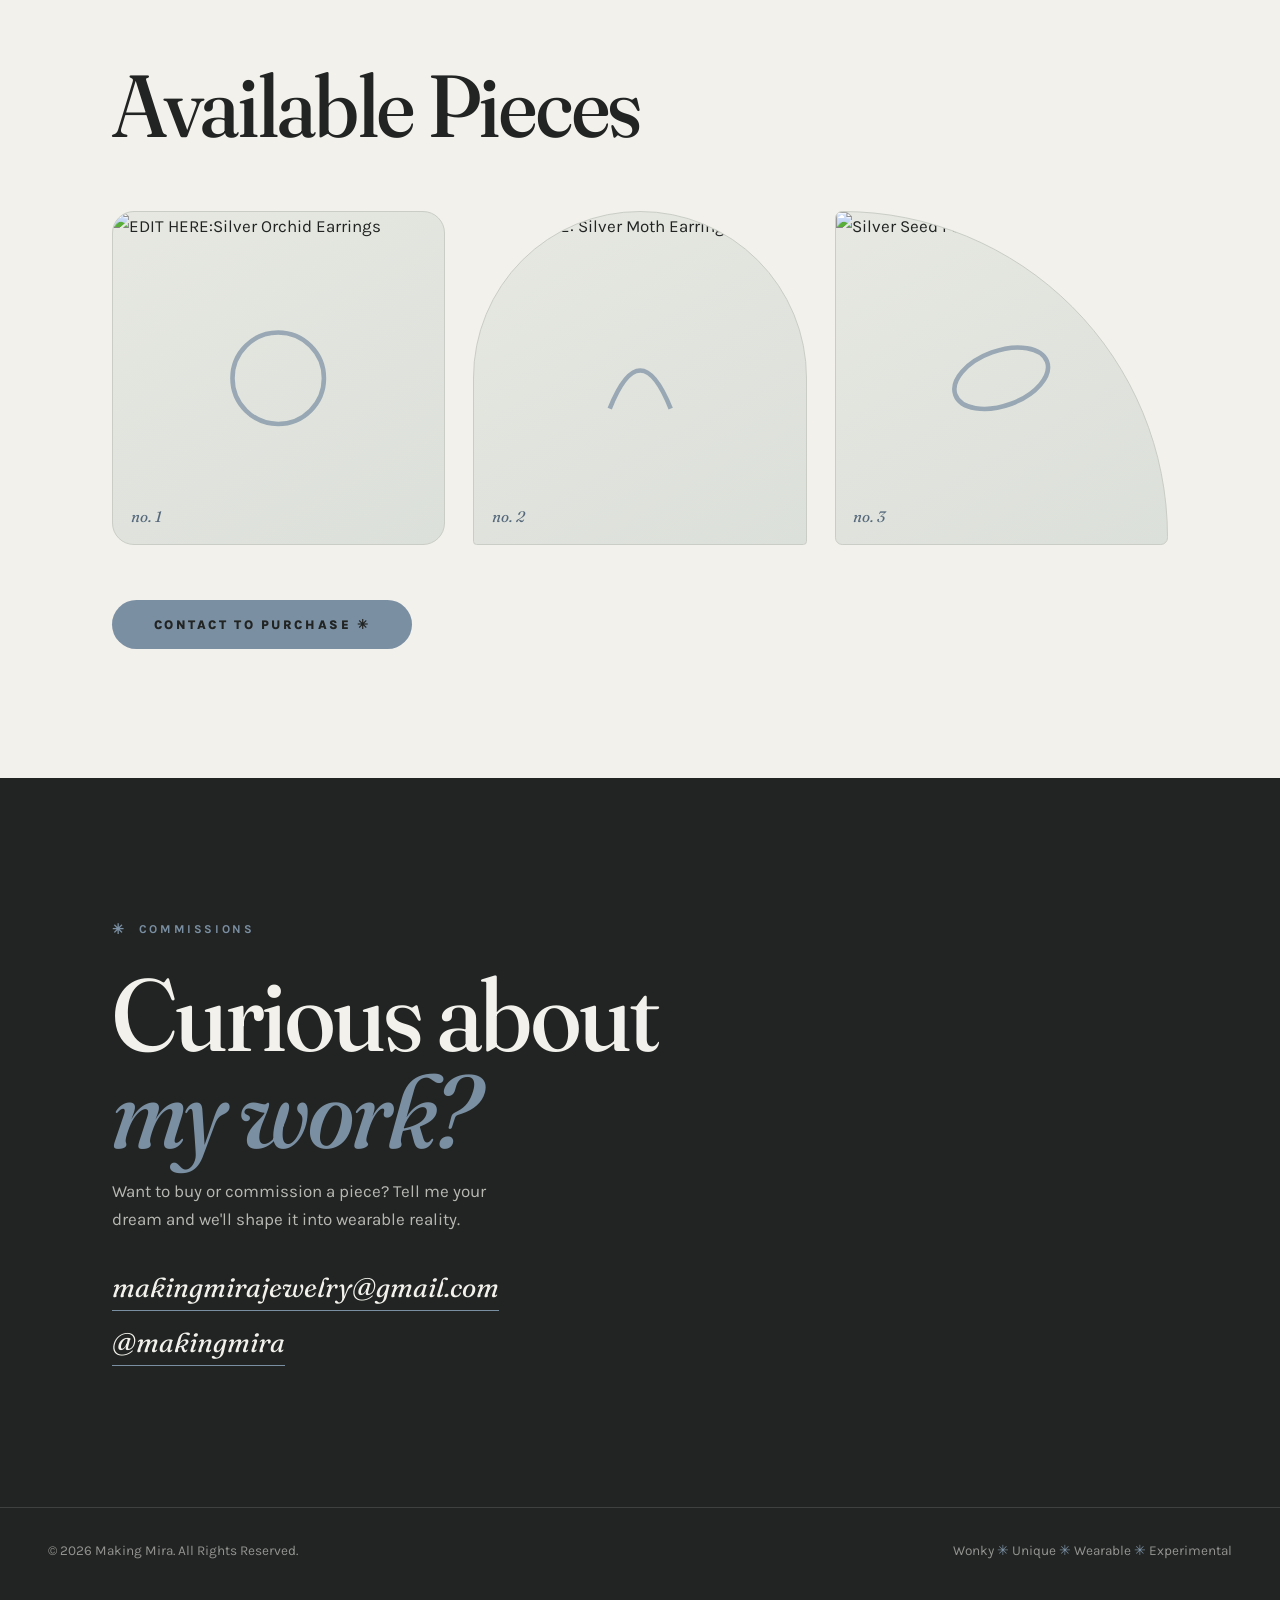
==== commit d8d50449: "tagline change" ====
--- a/index.html
+++ b/index.html
@@ -11,12 +11,12 @@
        own photos, alt text, and copy.
        ====================================================== -->
 
-  <title>Making Mira — Wonky. Unique. Functional. Experimental.</title>
+  <title>Making Mira — Wonky. Unique. Wearable. Experimental.</title>
   <meta name="description" content="Handmade wearable art inspired by nature and imagination. Jewelry by Mira — available for purchase and commission.">
 
   <!-- Social sharing preview (EDIT HERE: swap og:image for a real photo URL once you have one) -->
   <meta property="og:title" content="Making Mira Jewelry">
-  <meta property="og:description" content="Wonky. Unique. Functional. Experimental. Handemade wearable art meant to last forever.">
+  <meta property="og:description" content="Wonky. Unique. Wearable. Experimental. Handemade wearable art meant to last forever.">
   <meta property="og:type" content="website">
 
   <!-- Favicon: a little asterisk. Replace with your own .ico/.png if you like. -->
@@ -81,7 +81,7 @@
     </div>
     <div class="ticker" aria-hidden="true">
       <div class="ticker-track">
-        <span>Wonky</span><span class="aster">&#10035;&#xFE0E;</span><span>Unique</span><span class="aster">&#10035;&#xFE0E;</span><span>Functional</span><span class="aster">&#10035;&#xFE0E;</span><span>Experimental</span><span class="aster">&#10035;&#xFE0E;</span><span>Wonky</span><span class="aster">&#10035;&#xFE0E;</span><span>Unique</span><span class="aster">&#10035;&#xFE0E;</span><span>Functional</span><span class="aster">&#10035;&#xFE0E;</span><span>Experimental</span><span class="aster">&#10035</span>
+        <span>Wonky</span><span class="aster">&#10035;&#xFE0E;</span><span>Unique</span><span class="aster">&#10035;&#xFE0E;</span><span>Wearable</span><span class="aster">&#10035;&#xFE0E;</span><span>Experimental</span><span class="aster">&#10035;&#xFE0E;</span><span>Wonky</span><span class="aster">&#10035;&#xFE0E;</span><span>Unique</span><span class="aster">&#10035;&#xFE0E;</span><span>Wearable</span><span class="aster">&#10035;&#xFE0E;</span><span>Experimental</span><span class="aster">&#10035</span>
       </div>
     </div>
   </header>
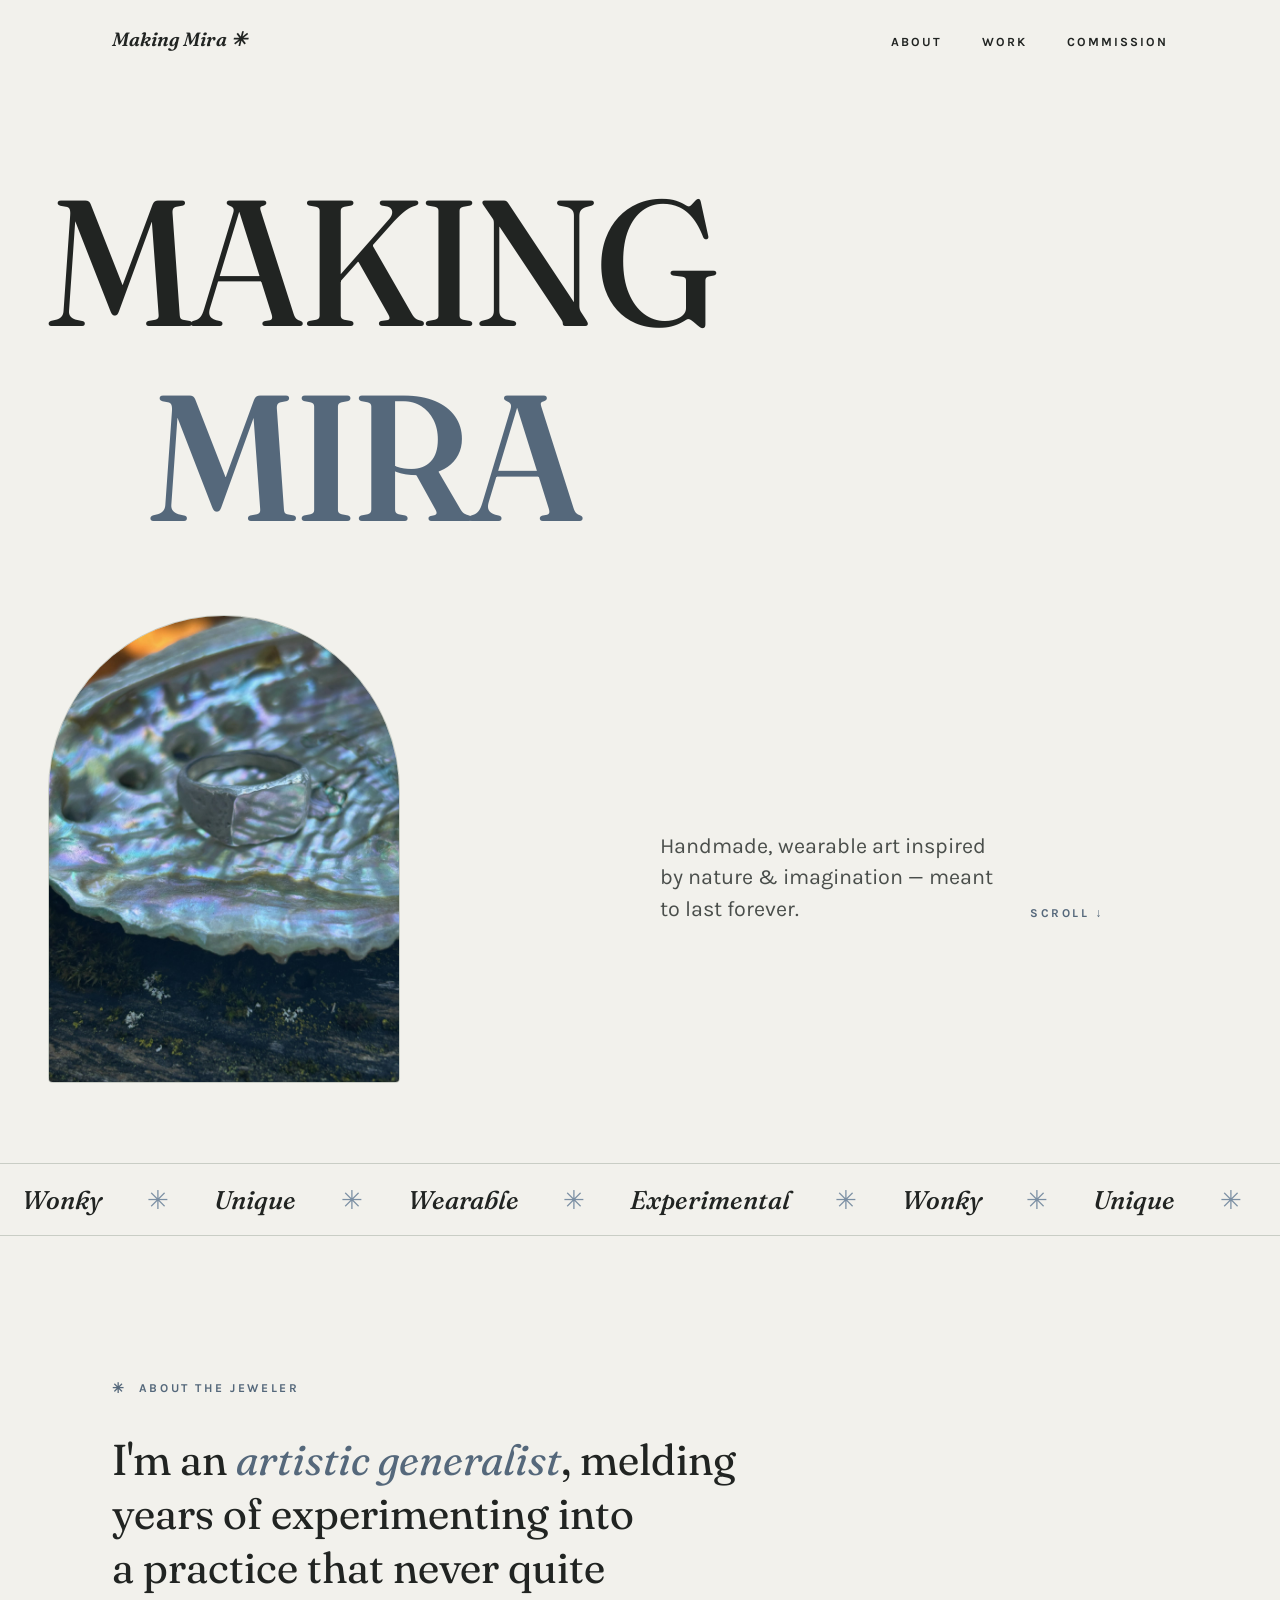
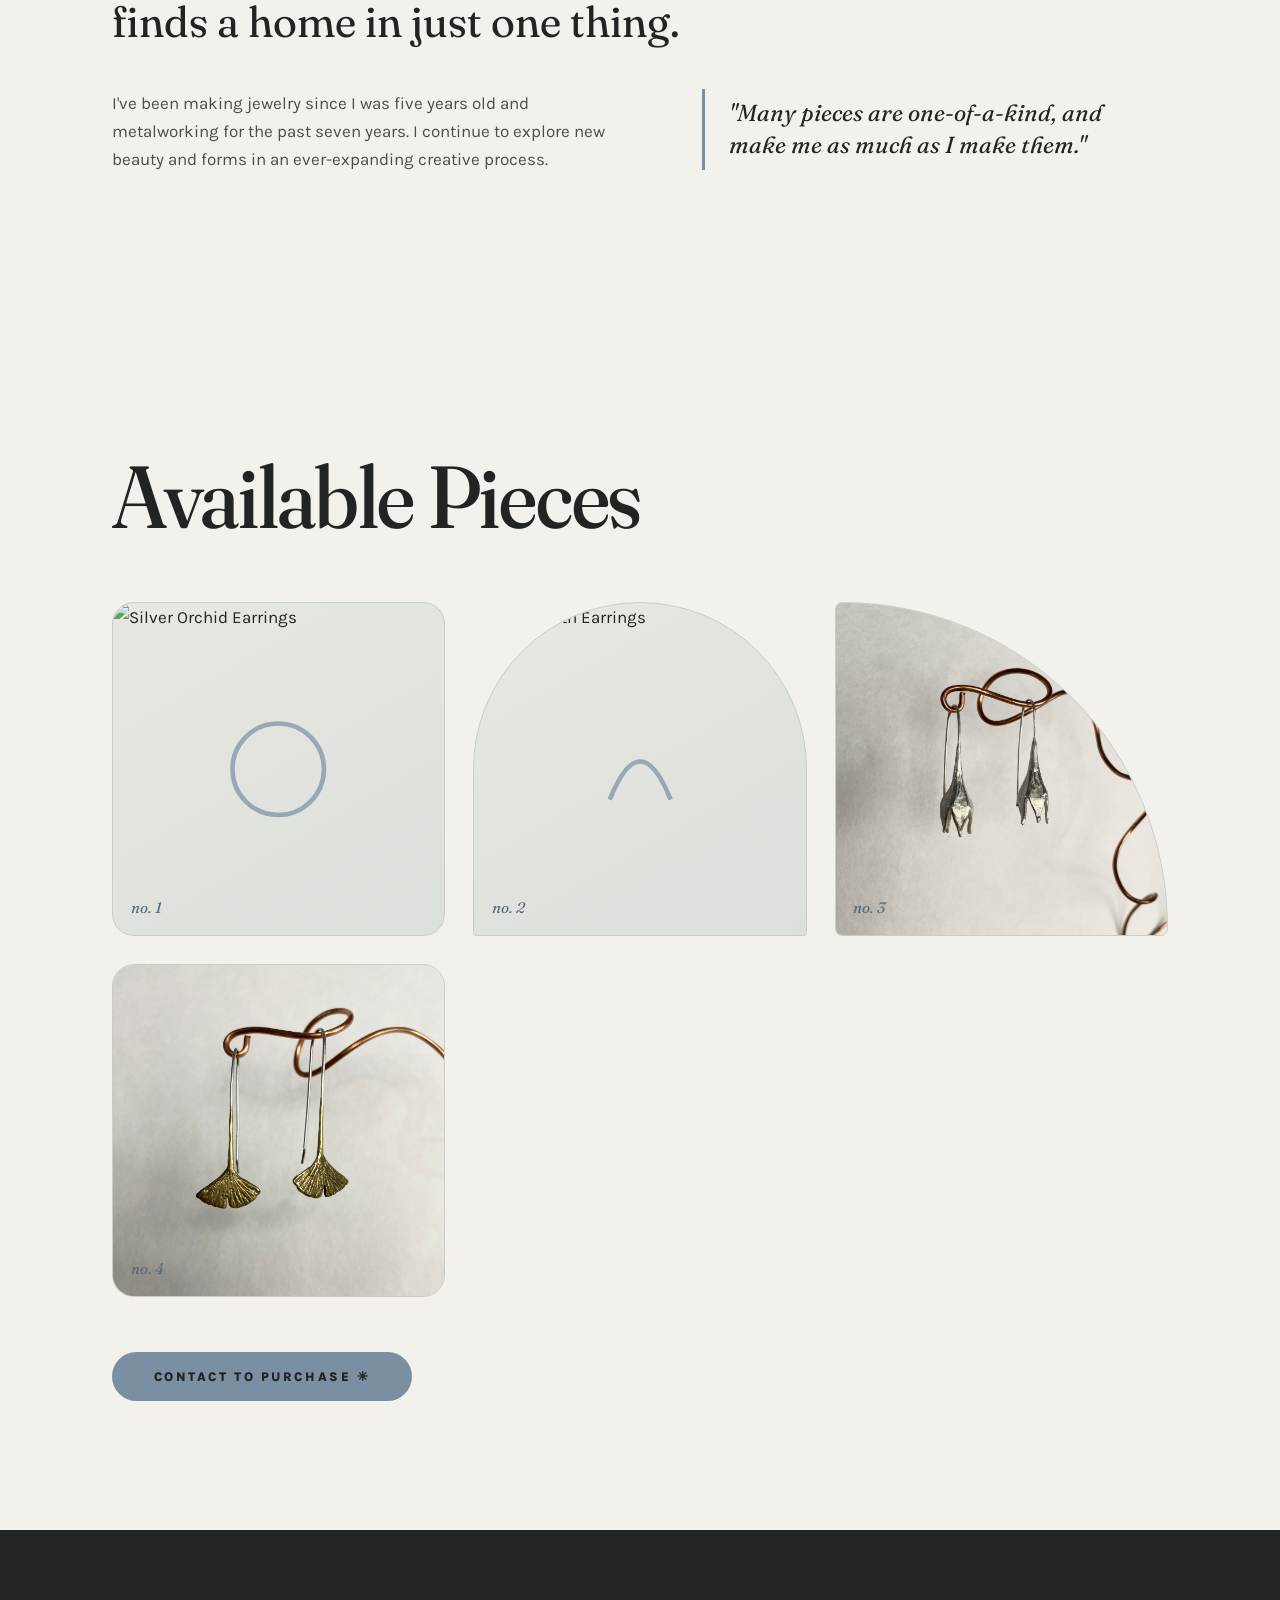
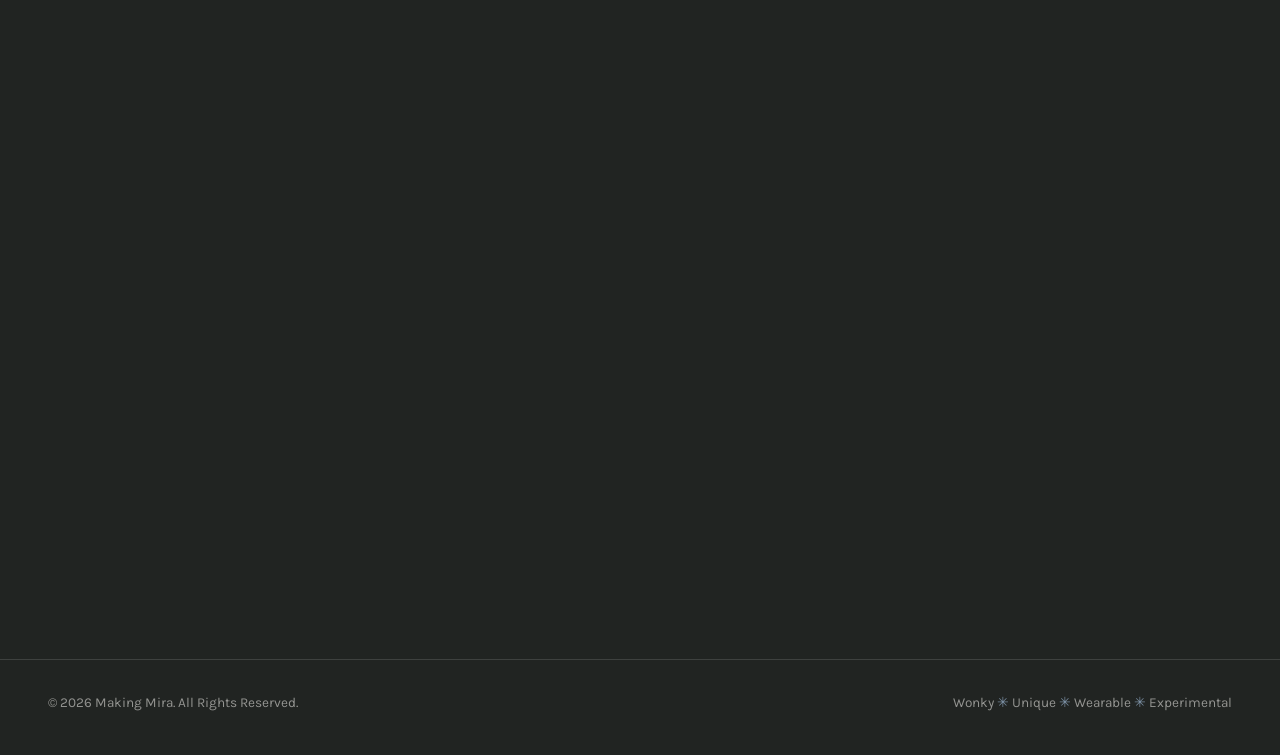
==== commit 63f8a52a: "Updated website content" ====
--- a/index.html
+++ b/index.html
@@ -20,7 +20,7 @@
   <meta property="og:type" content="website">
 
   <!-- Favicon: a little asterisk. Replace with your own .ico/.png if you like. -->
-  <link rel="icon" href="data:image/svg+xml,%3Csvg xmlns='images\logoBlueBorderless.svg' viewBox='0 0 100 100'%3E%3Ctext x='50' y='72' font-size='75' text-anchor='middle' fill='%237B8FA3'%3E%E2%9C%B3%3C/text%3E%3C/svg%3E">
+  <link rel="icon" type="image/svg+xml" href="/images/logoBlueBorderless.svg">
 
   <!-- Fonts: Fraunces (wonky display serif) + Karla (body) -->
   <link rel="preconnect" href="https://fonts.googleapis.com">
@@ -61,23 +61,23 @@
 
   <!-- ============ HERO ============ -->
   <header class="hero">
-    <div class="wrap">
-      <h1 class="display fade visible">
-        <span class="line">Making<!--
-          The "chip" is the little pill-shaped image inside the headline.
-          EDIT HERE: to use a real photo, delete the empty <span> below and
-          uncomment the <span> that contains the <img>, then set src + alt.
-          A wide, close-up crop works best.
-          -->
-        <!--<span class="chip"><img src="images\logoBlueBorderless.svg" alt="EDIT HERE: describe the photo, e.g. 'Close-up of a hammered silver cuff'"></span>
-        </span> 
-        <span class="herofeature"><img src="images\stoneRing.png" alt=""></span>-->
-        <span class="line shift"><span class="mira">Mira</span><span class="aster"></span></span>
-      </h1>
+    <div class="wrap hero-flex">
+      <div class="hero-main">
+        <h1 class="display fade visible">
+         <span class="line">Making
+          <span class="line shift"><span class="mira">Mira</span><span class="aster"></span></span>
+        </h1>
+      </div>
+       <!-- ===== RIGHT: featured image ===== -->
+      <div class="hero-feature">
+        <img src="images\StoneRingShell.png" alt=""Silver ring with stone texture>
+      </div>
+      
       <div class="hero-sub fade visible">
         <p>Handmade, wearable art inspired by nature &amp; imagination — meant to last forever.</p>
         <span class="scroll-hint">Scroll ↓</span>
       </div>
+      
     </div>
     <div class="ticker" aria-hidden="true">
       <div class="ticker-track">
@@ -146,24 +146,24 @@
       <div class="grid">
         <figure class="tile fade">
           <svg viewBox="0 0 100 100" fill="none" stroke="currentColor" stroke-width="3" aria-hidden="true"><circle cx="50" cy="50" r="30"/></svg>
-              <img src="images/OrchidsSilver.png" alt="EDIT HERE:Silver Orchid Earrings"> 
+              <img src="images/OrchidsSilver.png" alt="Silver Orchid Earrings"> 
           <figcaption class="num">no. 1</figcaption>
         </figure>
         <figure class="tile fade">
           <svg viewBox="0 0 100 100" fill="none" stroke="currentColor" stroke-width="3" aria-hidden="true"><path d="M30 70 Q50 20 70 70"/></svg>
-              <img src="images/MothSilver.png" alt="EDIT HERE: Silver Moth Earrings">
+              <img src="images/MothSilver.png" alt="Silver Moth Earrings">
           <figcaption class="num">no. 2</figcaption>
         </figure>
         <figure class="tile fade">
           <svg viewBox="0 0 100 100" fill="none" stroke="currentColor" stroke-width="3" aria-hidden="true"><ellipse cx="50" cy="50" rx="32" ry="18" transform="rotate(-20 50 50)"/></svg>
-              <img src="images\SeedPodsSilver.png" alt="Silver Seed Pod Earrings">
+              <img src="images\SilverSeedPodsStaged2.jpeg" alt="Silver Seed Pod Earrings">
           <figcaption class="num">no. 3</figcaption>
         </figure>
-        <!--<figure class="tile fade">
+       <figure class="tile fade">
           <svg viewBox="0 0 100 100" fill="none" stroke="currentColor" stroke-width="3" aria-hidden="true"><path d="M50 25 v50 M25 50 h50 M32 32 l36 36 M68 32 l-36 36"/></svg>
-              <img src="images\GinkosBrassEdited.png" alt="Brass and Silver Ginko Leaf Earrings">
+              <img src="images\GinkosBrassStaged.jpeg" alt="Brass and Silver Ginko Leaf Earrings">
           <figcaption class="num">no. 4</figcaption>
-        </figure> -->
+        </figure>
         <!--<figure class="tile fade">
           <svg viewBox="0 0 100 100" fill="none" stroke="currentColor" stroke-width="3" aria-hidden="true"><circle cx="50" cy="42" r="20"/><path d="M50 62 v18"/></svg>
             <img src="images/work-5.jpg" alt="EDIT HERE: alt text for piece 5">
--- a/styles.css
+++ b/styles.css
@@ -184,27 +184,43 @@
 .hero .line.shift { padding-left: clamp(1rem, 8vw, 7rem); }
 .hero .mira { font-weight: 560; color: var(--slate-deep); }
 
-/* The pill-shaped image chip inside the headline */
-.hero .chip {
-  display: inline-block;
-  width: clamp(auto /*10rem, 15vw, 20rem*/);
-  height: 1em;
-  border-radius: 999px;
+/* Hero split: text content + featured image, side by side */
+.hero-flex {
+  display: inline-flex;
+  align-items: center;
+  justify-content: space-between;
+  gap: clamp(2rem, 6vw, 4.5rem);
+  width: 100%;
+  flex-wrap: wrap;
+}
+
+.hero-main {
+  flex: 1 1 auto;
+  min-width: 18rem;
+}
+
+.hero-feature {
+  flex: 0 1 auto;
+  max-width: 22rem;
+  min-width: 10rem;
+  border-radius: 999px 999px 24px 24px;;
   overflow: hidden;
-  */ background:
-    radial-gradient(circle at 30% 35%, var(--slate) 0 18%, transparent 19%),
-    radial-gradient(circle at 68% 60%, transparent 0 12%, var(--mist) 13% 20%, transparent 21%),
-    linear-gradient(135deg, var(--tile), var(--mist));
-  /*border: 1px solid var(--line); */
+  border: 1px solid var(--line);
   
 }
 
+.hero-feature img {
+  width: 100%;
+  height: 100%;
+  object-fit: cover;
+  display: block;
+}
+
 @media (max-width: 767px) {
-  .hero .chip {
+  .hero-feature {
     display: none;
   }
 }
-.hero .chip img { width: 100%; height: 100%; object-fit: cover; }
 
 .hero .aster { color: var(--slate); font-family: 'Fraunces', serif; font-weight: 300; }
 .hero-sub {
@@ -214,14 +230,6 @@
 .hero-sub p { max-width: 26ch; font-size: clamp(1.1rem, 2vw, 1.35rem); line-height: 1.45; color: var(--ink-soft); }
 .hero-sub .scroll-hint { font-size: 0.75rem; letter-spacing: 0.22em; text-transform: uppercase; font-weight: 700; color: var(--slate-deep); }
 
-/* Attempt at main hero image since chip is confuing me */
-
-.hero .herofeature {
-  display:inline-block;
-  margin-left:60%;
-  max-width: 20rem;
-  min-width: 2rem;
-}
 
 /* Scrolling tagline strip */
 .ticker {
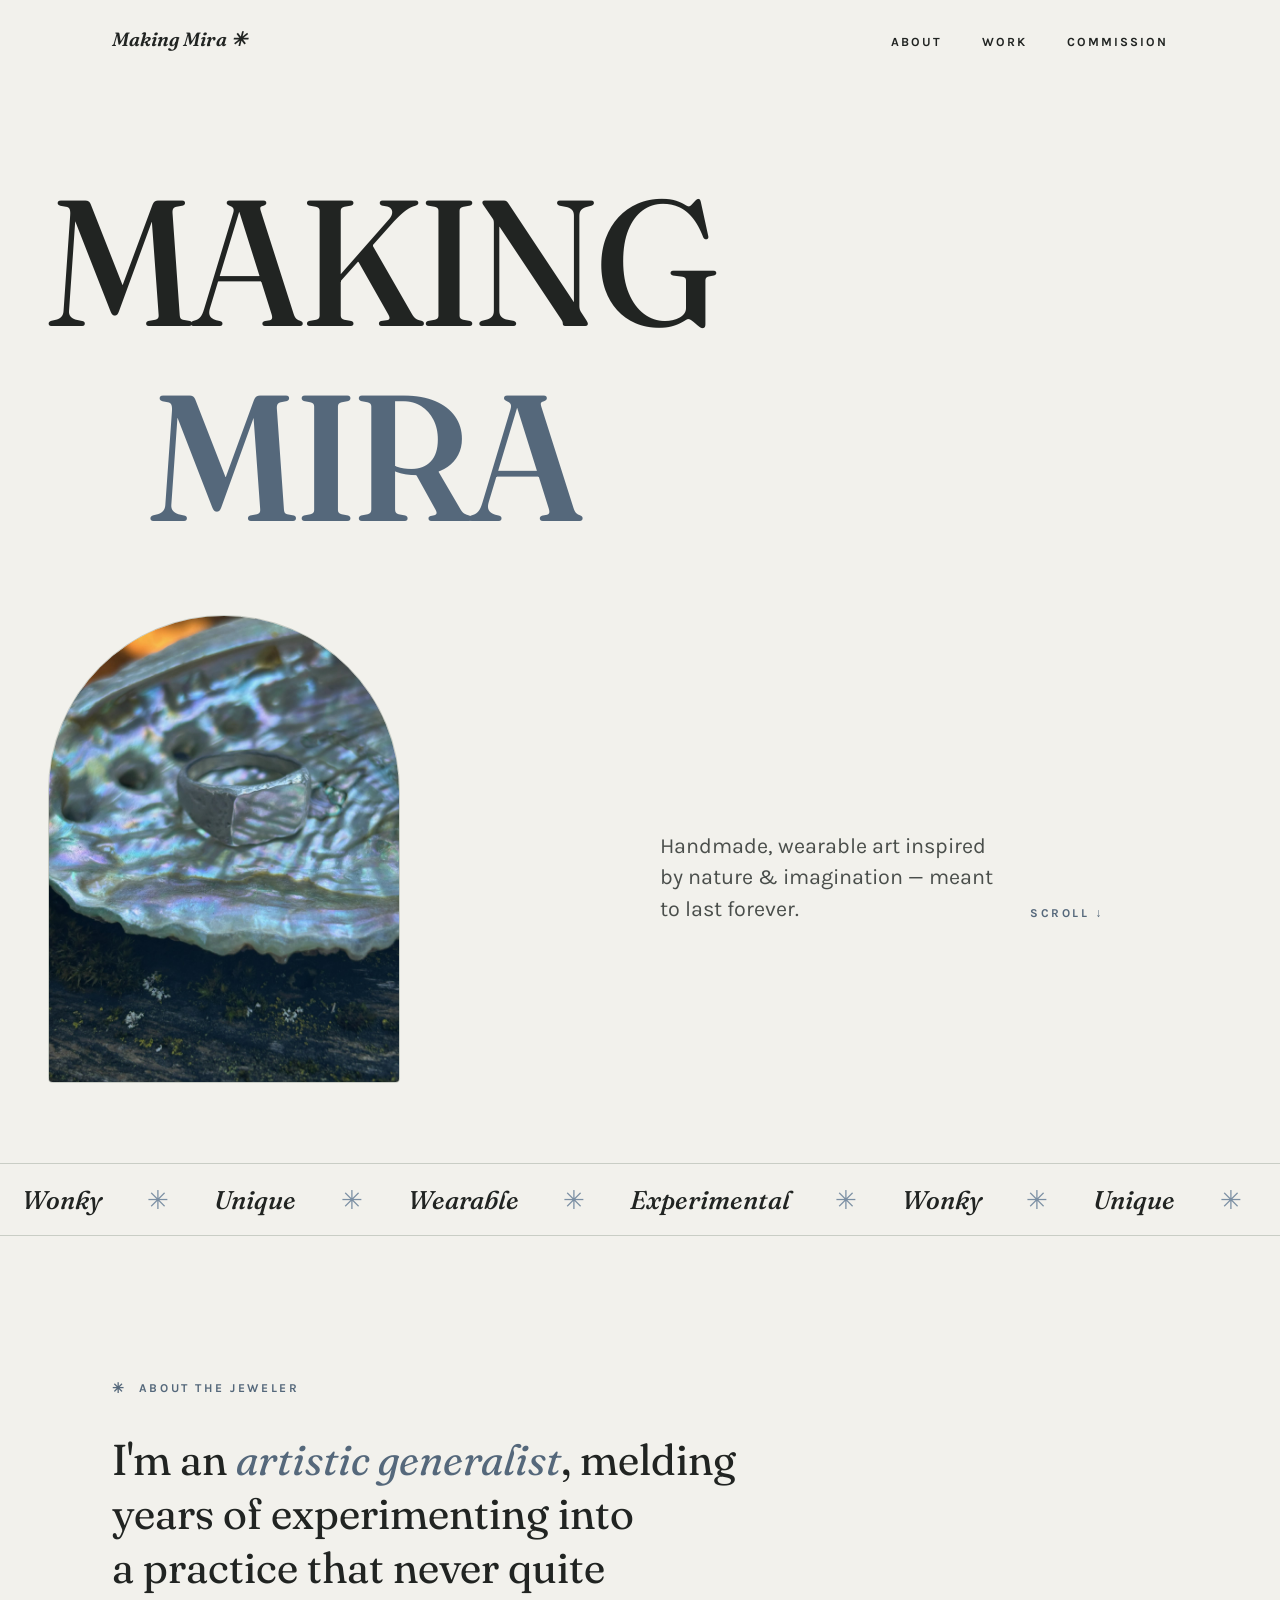
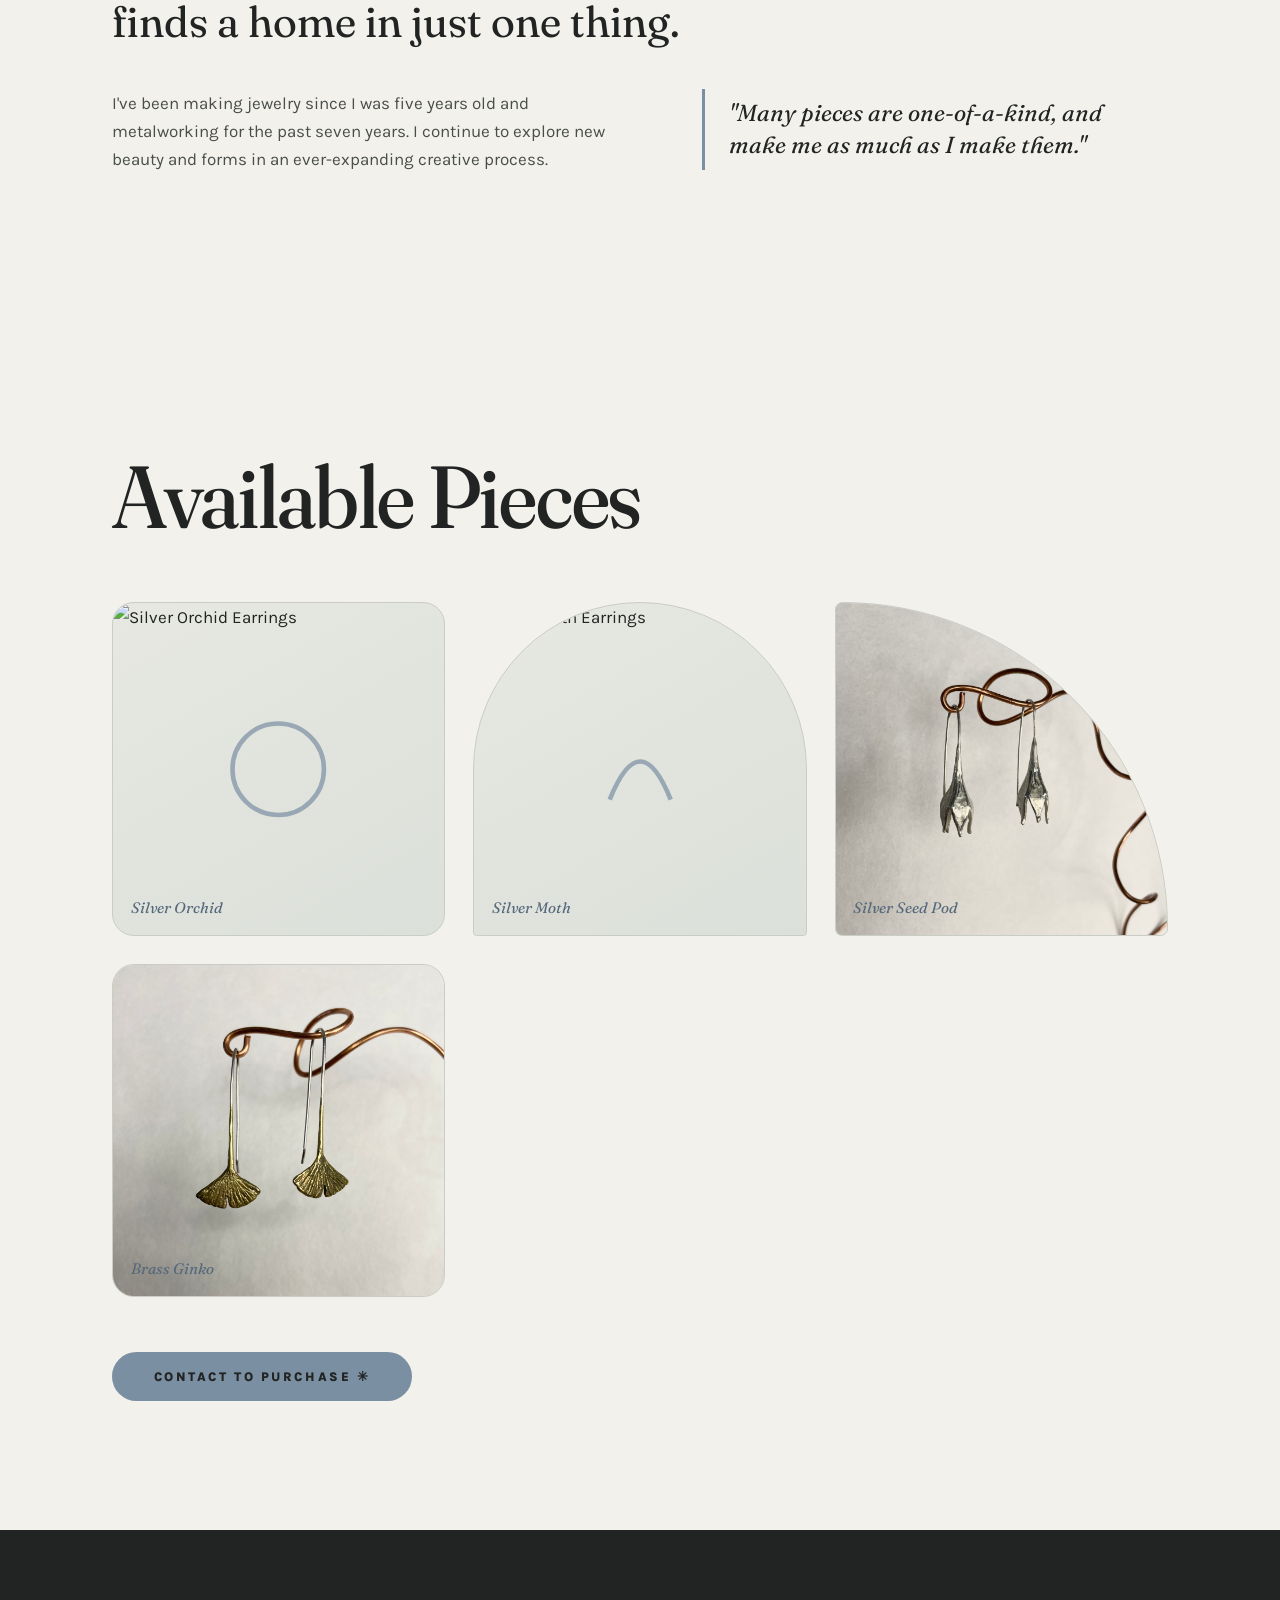
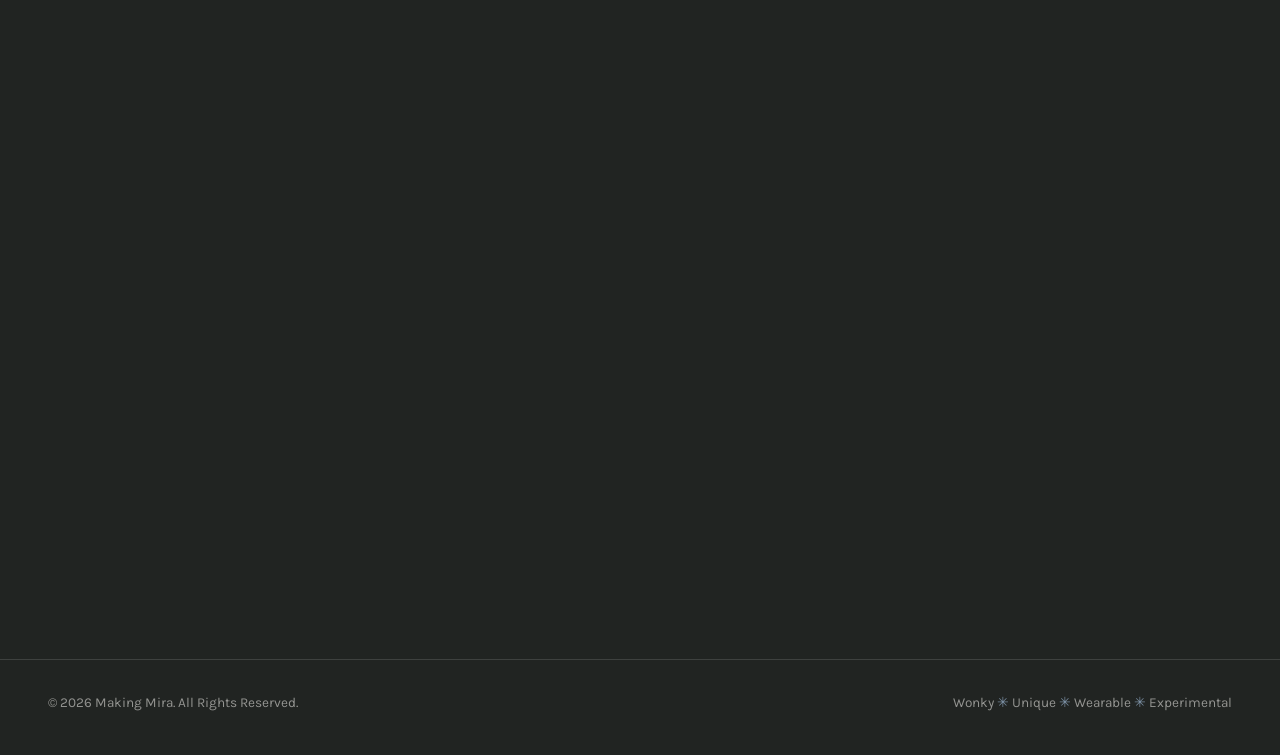
==== commit 82f290b2: "update" ====
--- a/index.html
+++ b/index.html
@@ -147,22 +147,22 @@
         <figure class="tile fade">
           <svg viewBox="0 0 100 100" fill="none" stroke="currentColor" stroke-width="3" aria-hidden="true"><circle cx="50" cy="50" r="30"/></svg>
               <img src="images/OrchidsSilver.png" alt="Silver Orchid Earrings"> 
-          <figcaption class="num">no. 1</figcaption>
+          <figcaption class="num">Silver Orchid</figcaption>
         </figure>
         <figure class="tile fade">
           <svg viewBox="0 0 100 100" fill="none" stroke="currentColor" stroke-width="3" aria-hidden="true"><path d="M30 70 Q50 20 70 70"/></svg>
               <img src="images/MothSilver.png" alt="Silver Moth Earrings">
-          <figcaption class="num">no. 2</figcaption>
+          <figcaption class="num">Silver Moth</figcaption>
         </figure>
         <figure class="tile fade">
           <svg viewBox="0 0 100 100" fill="none" stroke="currentColor" stroke-width="3" aria-hidden="true"><ellipse cx="50" cy="50" rx="32" ry="18" transform="rotate(-20 50 50)"/></svg>
               <img src="images\SilverSeedPodsStaged2.jpeg" alt="Silver Seed Pod Earrings">
-          <figcaption class="num">no. 3</figcaption>
+          <figcaption class="num">Silver Seed Pod</figcaption>
         </figure>
        <figure class="tile fade">
           <svg viewBox="0 0 100 100" fill="none" stroke="currentColor" stroke-width="3" aria-hidden="true"><path d="M50 25 v50 M25 50 h50 M32 32 l36 36 M68 32 l-36 36"/></svg>
               <img src="images\GinkosBrassStaged.jpeg" alt="Brass and Silver Ginko Leaf Earrings">
-          <figcaption class="num">no. 4</figcaption>
+          <figcaption class="num">Brass Ginko</figcaption>
         </figure>
         <!--<figure class="tile fade">
           <svg viewBox="0 0 100 100" fill="none" stroke="currentColor" stroke-width="3" aria-hidden="true"><circle cx="50" cy="42" r="20"/><path d="M50 62 v18"/></svg>
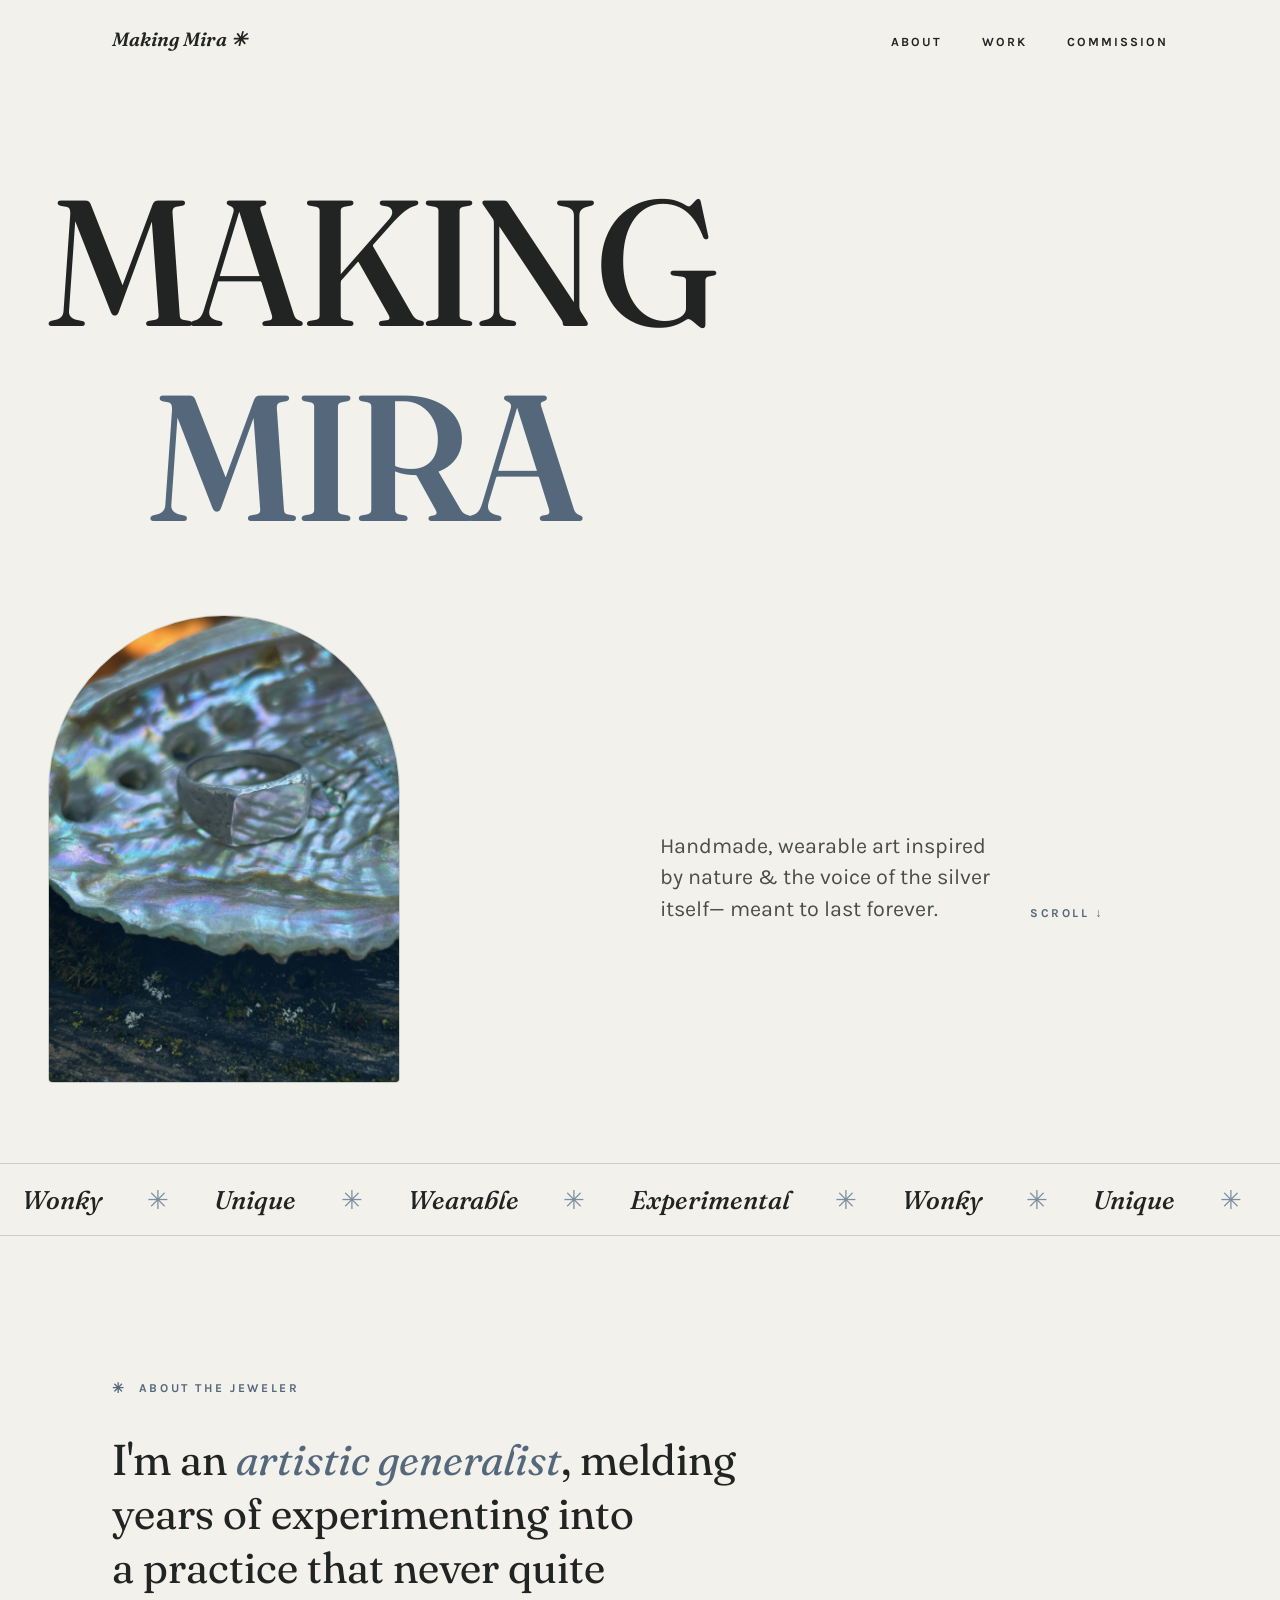
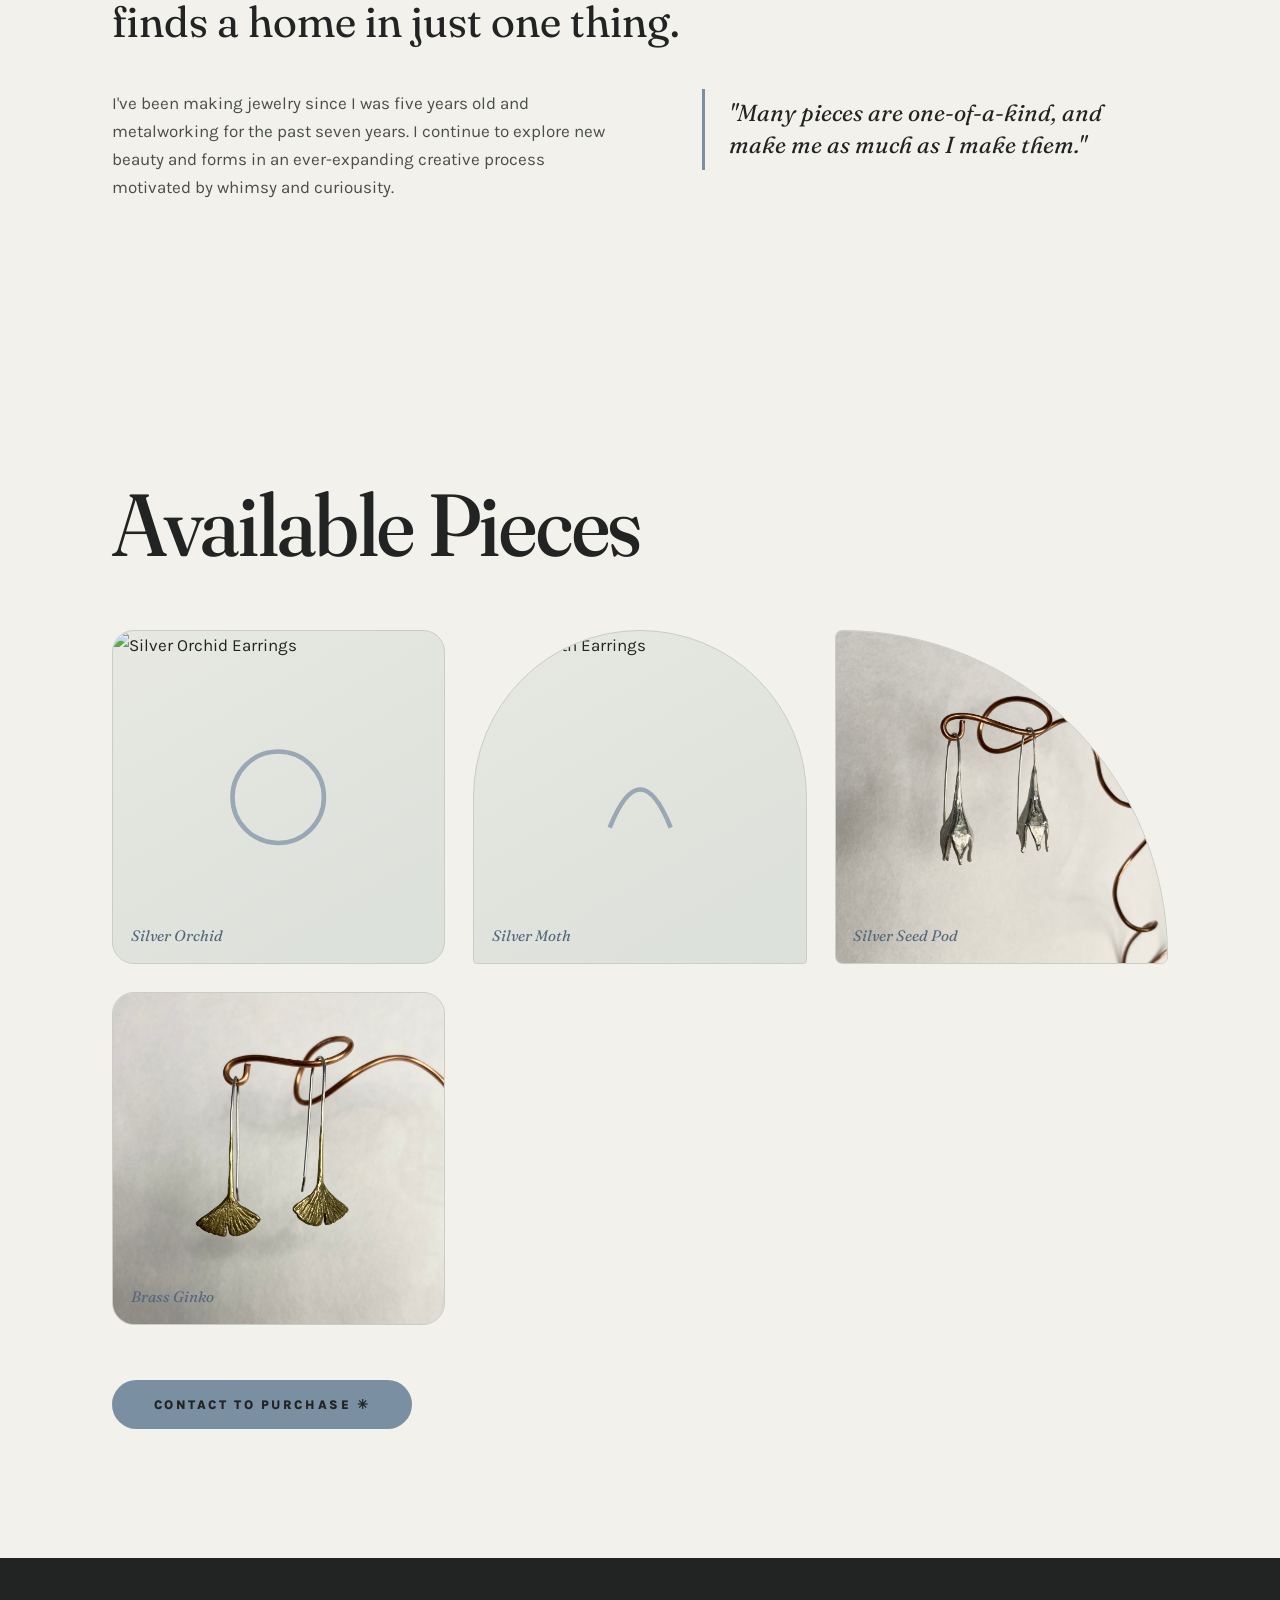
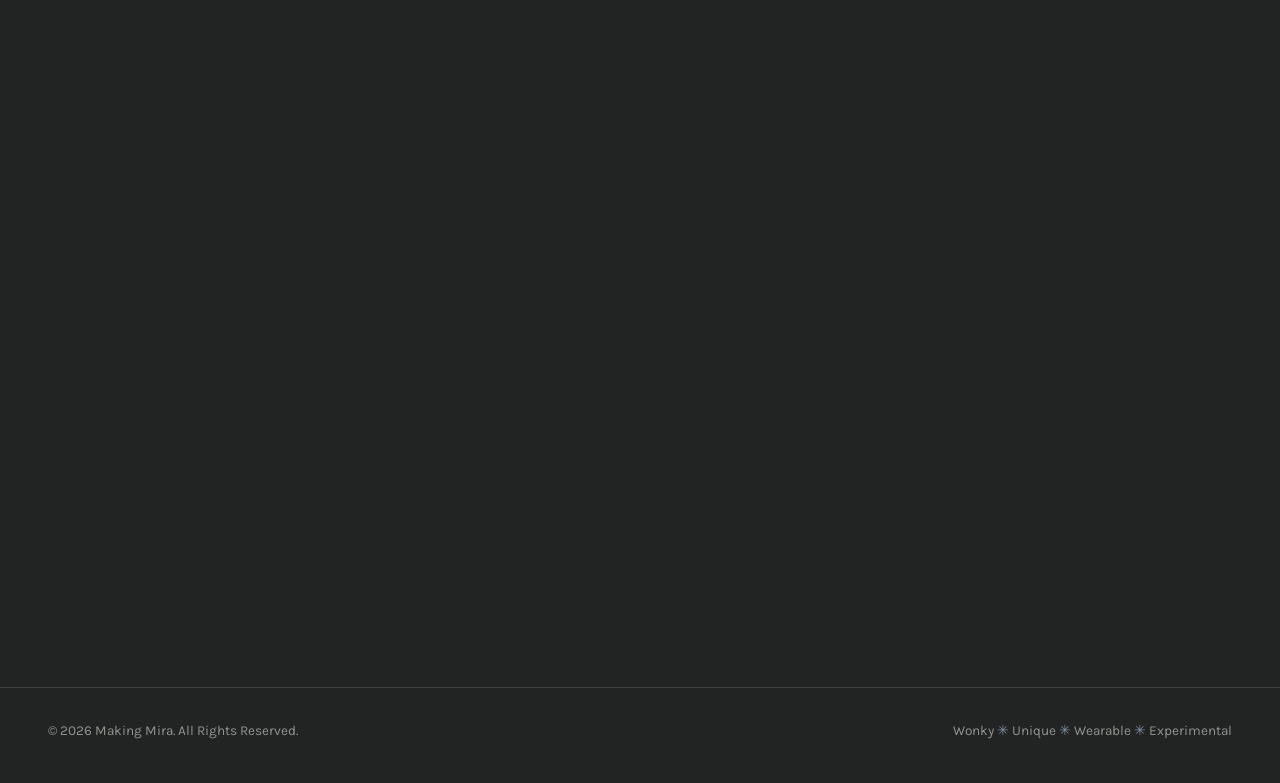
==== commit ac8d7d99: "Updated tagline" ====
--- a/index.html
+++ b/index.html
@@ -74,7 +74,7 @@
       </div>
       
       <div class="hero-sub fade visible">
-        <p>Handmade, wearable art inspired by nature &amp; imagination — meant to last forever.</p>
+        <p>Handmade, wearable art inspired by nature &amp; the voice of the silver itself— meant to last forever.</p>
         <span class="scroll-hint">Scroll ↓</span>
       </div>
       
@@ -94,7 +94,7 @@
       <div class="about-cols">
         <div class="fade">
           <!-- EDIT HERE: your bio paragraphs -->
-            <p>I've been making jewelry since I was five years old and metalworking for the past seven years. I continue to explore new beauty and forms in an ever-expanding creative process. </p>
+            <p>I've been making jewelry since I was five years old and metalworking for the past seven years. I continue to explore new beauty and forms in an ever-expanding creative process motivated by whimsy and curiousity. </p>
         </div>
         <div class="pull fade">"Many pieces are one-of-a-kind, and make me as much as I make them."</div>
       </div>
